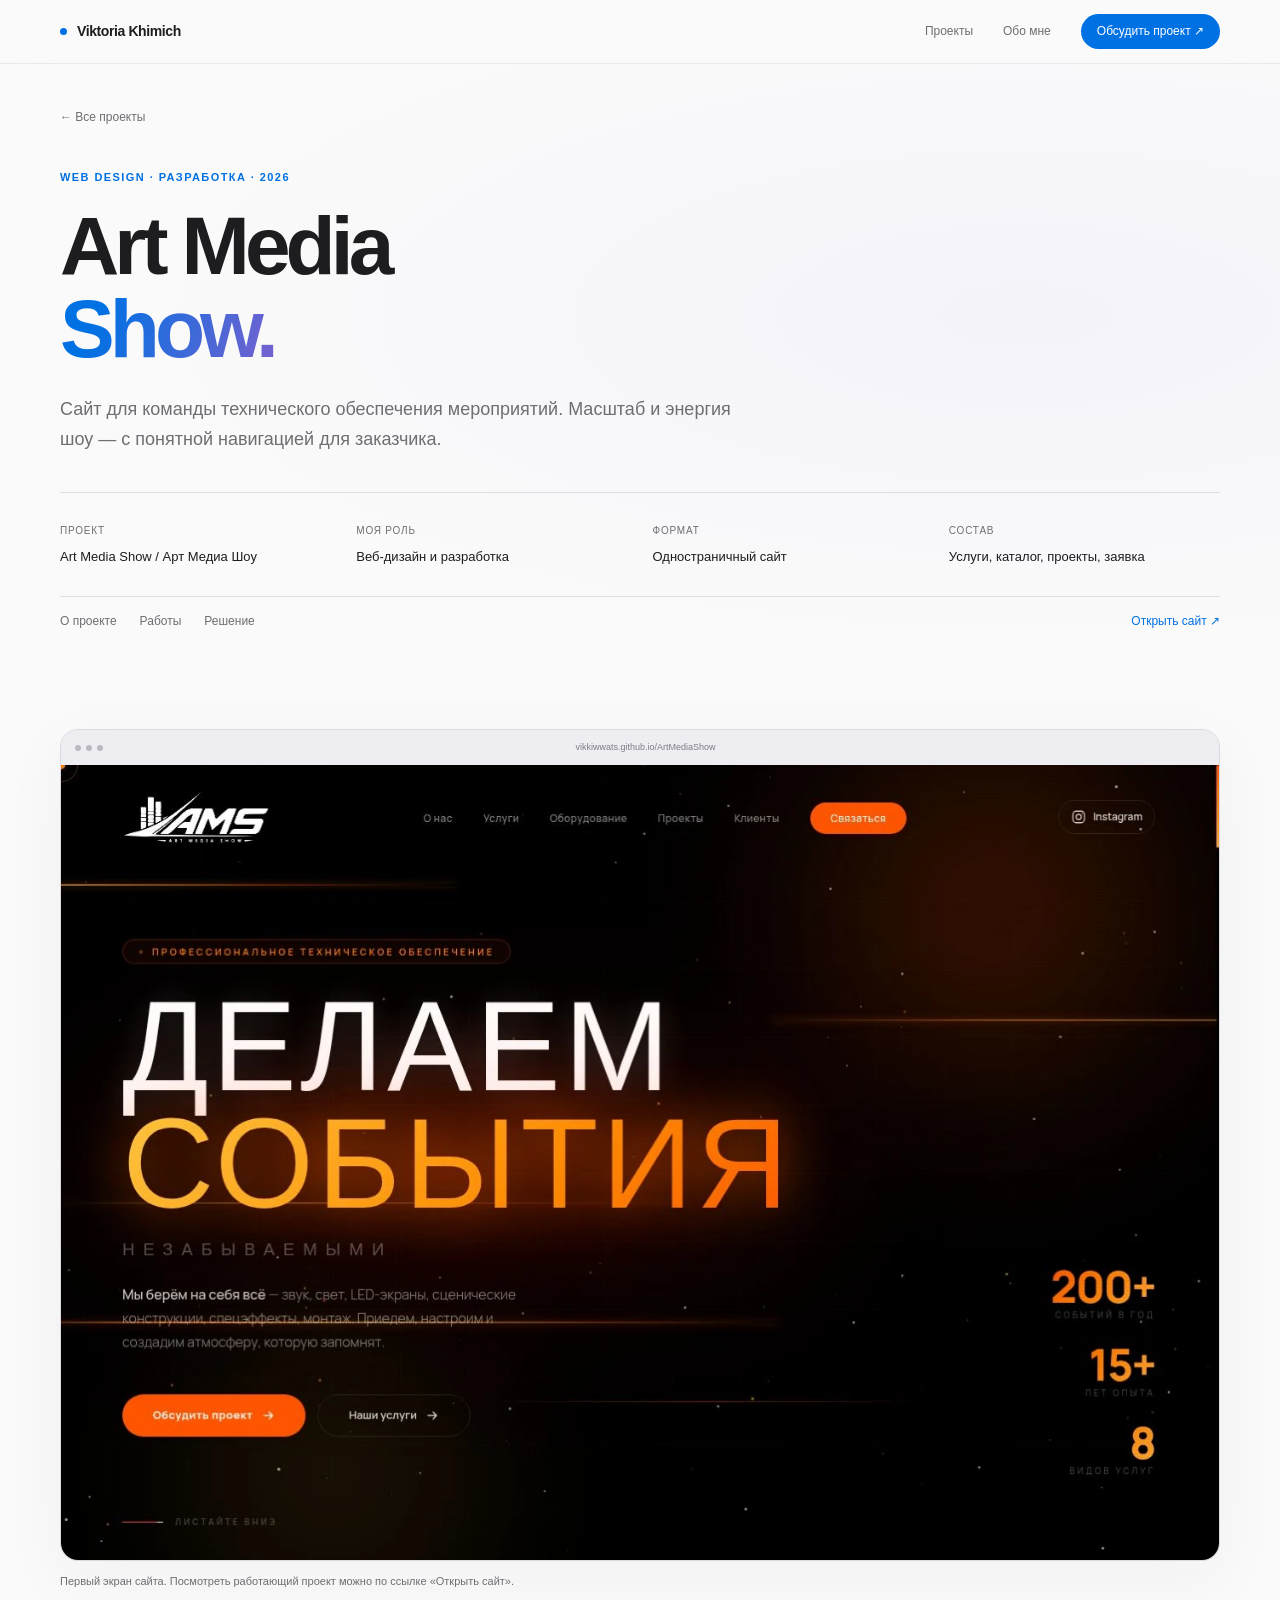
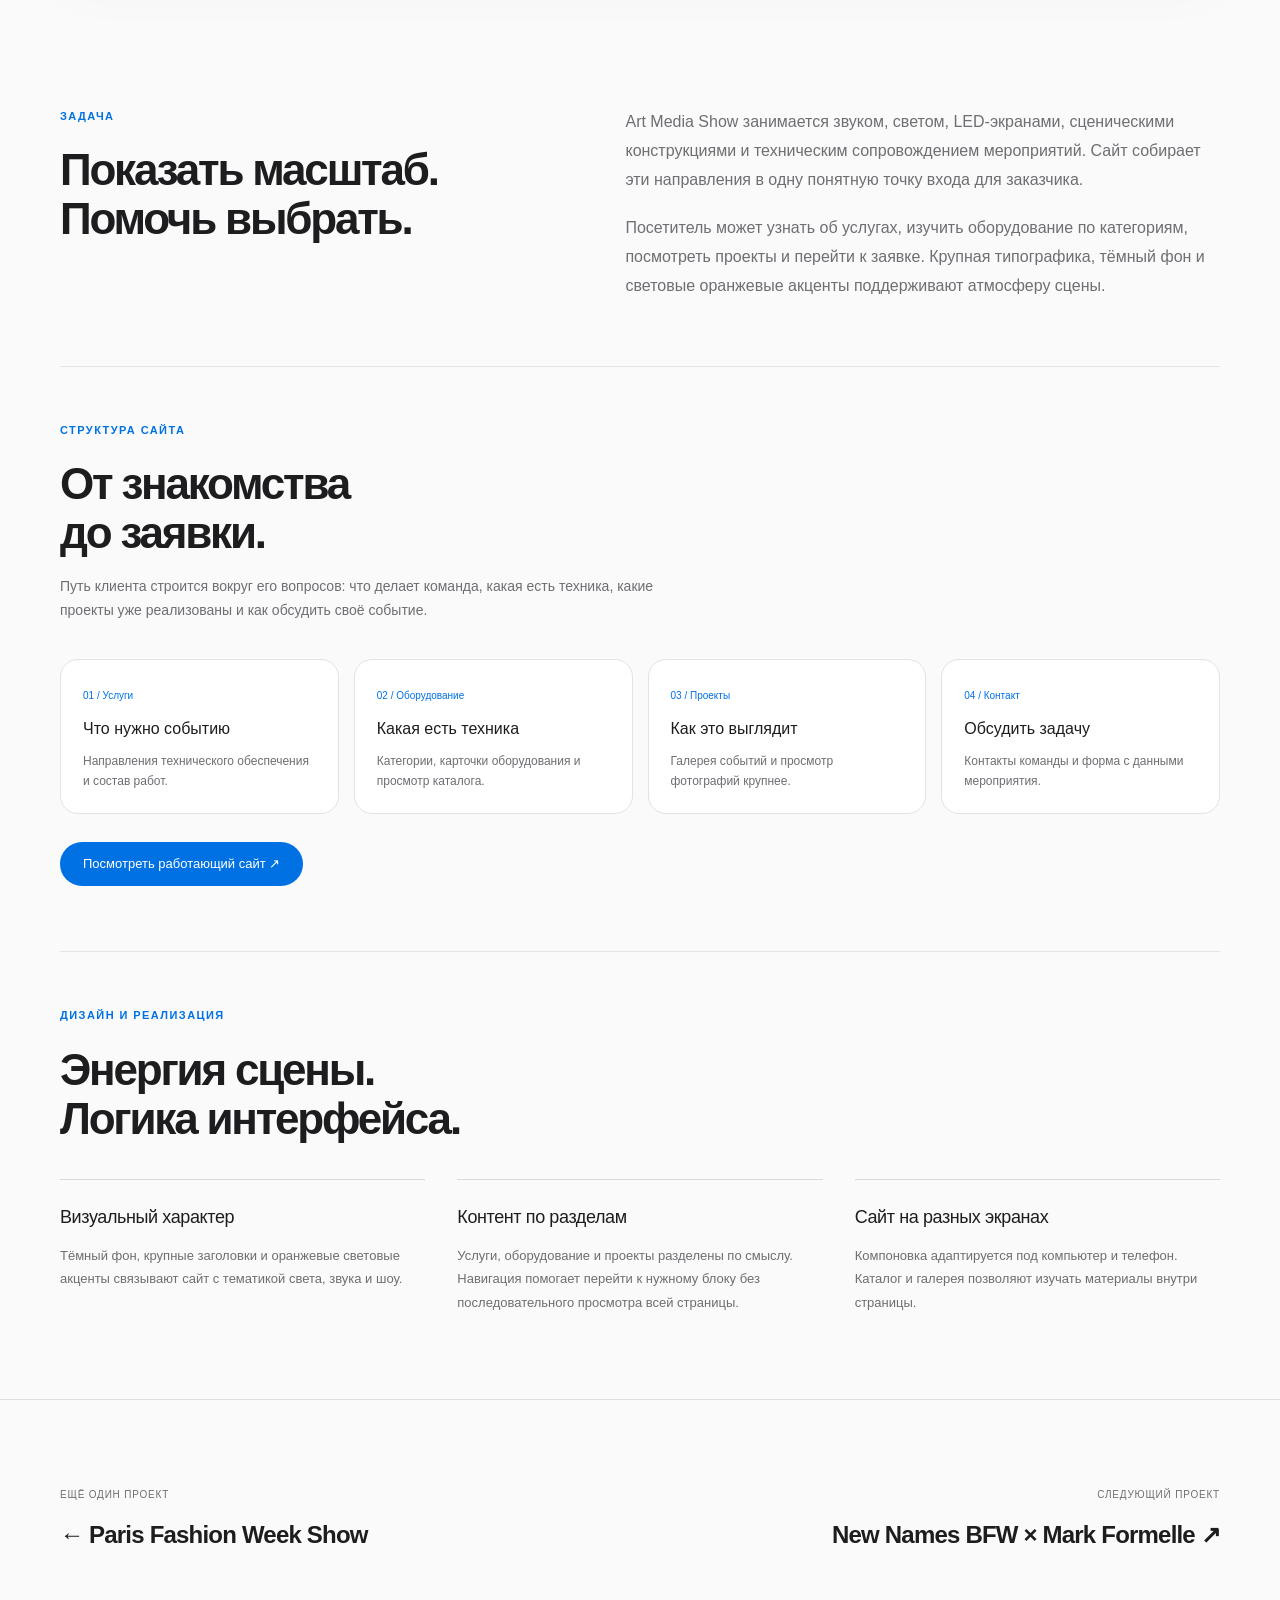
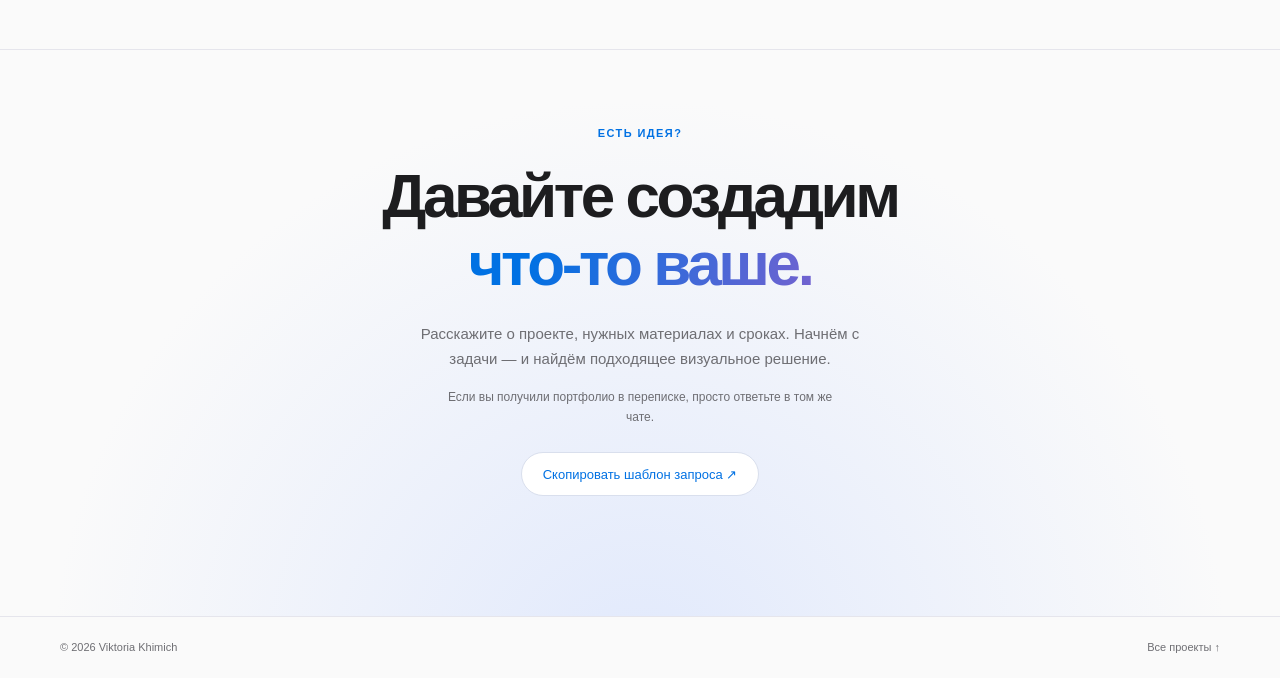
==== art-media-show.html @ f30eb9d0 "Reorganize portfolio and add BFW and Art Media Show case studies" ====
<!DOCTYPE html>
<html lang="ru"><head>
<meta charset="utf-8"><meta name="viewport" content="width=device-width,initial-scale=1">
<title>Art Media Show — сайт | Виктория Химич</title><meta name="description" content="Дизайн и разработка сайта Art Media Show: услуги, каталог оборудования, галерея событий и форма заявки. Кейс Виктории Химич.">
<meta name="theme-color" content="#fafafa"><link rel="canonical" href="https://vikkiwwats.github.io/vikportfolio/art-media-show.html">
<meta property="og:type" content="website"><meta property="og:locale" content="ru_RU"><meta property="og:title" content="Art Media Show — сайт | Виктория Химич"><meta property="og:description" content="Дизайн и разработка сайта Art Media Show: услуги, каталог оборудования, галерея событий и форма заявки. Кейс Виктории Химич."><meta property="og:url" content="https://vikkiwwats.github.io/vikportfolio/art-media-show.html"><meta property="og:image" content="https://vikkiwwats.github.io/vikportfolio/assets/images/ams-cover.webp"><meta name="twitter:card" content="summary_large_image">
<link rel="icon" type="image/svg+xml" href="assets/favicon.svg"><link rel="stylesheet" href="assets/portfolio.css"><script src="assets/portfolio.js" defer></script>
</head><body><a class="skip-link" href="#main">Перейти к содержимому</a>
<header class="site-header"><div class="container nav-inner">
<a class="site-brand" href="index.html" aria-label="Виктория Химич — главная"><span class="brand-dot" aria-hidden="true"></span>Viktoria Khimich</a>
<nav class="site-nav" aria-label="Основная навигация"><a href="index.html#work">Проекты</a><a class="nav-about" href="index.html#about">Обо мне</a><a class="nav-contact" href="index.html#contact">Обсудить проект ↗</a></nav>
</div></header><main id="main"><section class="case-hero"><div class="container">
<a class="back-link" href="index.html#work">← Все проекты</a><span class="eyebrow hero-enter">Web design · разработка · 2026</span><h1 class="hero-enter delay-1">Art Media<br><span class="gradient-text">Show.</span></h1><p class="case-lead hero-enter delay-2">Сайт для команды технического обеспечения мероприятий. Масштаб и энергия шоу — с понятной навигацией для заказчика.</p><dl class="case-meta"><div><dt>Проект</dt><dd>Art Media Show / Арт Медиа Шоу</dd></div><div><dt>Моя роль</dt><dd>Веб-дизайн и разработка</dd></div><div><dt>Формат</dt><dd>Одностраничный сайт</dd></div><div><dt>Состав</dt><dd>Услуги, каталог, проекты, заявка</dd></div></dl>
<div class="case-toolbar"><nav aria-label="Разделы кейса"><a href="#overview">О проекте</a><a href="#showcase">Работы</a><a href="#details">Решение</a></nav><a class="live-link" href="https://vikkiwwats.github.io/ArtMediaShow/" target="_blank" rel="noopener noreferrer">Открыть сайт ↗</a></div>
</div></section><div class="case-cover container"><figure class="browser-figure"><div class="browser-frame"><div class="browser-chrome" aria-hidden="true"><i></i><i></i><i></i><span>vikkiwwats.github.io/ArtMediaShow</span></div><figure><a class="image-link" data-gallery data-caption="Первый экран сайта Art Media Show с крупным заголовком и оранжевым светом" href="assets/images/ams-cover.webp" aria-label="Увеличить: Первый экран сайта Art Media Show с крупным заголовком и оранжевым светом"><img src="assets/images/ams-cover.webp" alt="Первый экран сайта Art Media Show с крупным заголовком и оранжевым светом" width="1360" height="934" loading="eager" decoding="async"></a></figure></div><figcaption>Первый экран сайта. Посмотреть работающий проект можно по ссылке «Открыть сайт».</figcaption></figure></div>
<section class="case-section container" id="overview"><div class="case-overview" data-reveal><div><span class="eyebrow">Задача</span><h2 class="section-title">Показать масштаб.<br>Помочь выбрать.</h2></div><div class="case-description"><p>Art Media Show занимается звуком, светом, LED-экранами, сценическими конструкциями и техническим сопровождением мероприятий. Сайт собирает эти направления в одну понятную точку входа для заказчика.</p><p>Посетитель может узнать об услугах, изучить оборудование по категориям, посмотреть проекты и перейти к заявке. Крупная типографика, тёмный фон и световые оранжевые акценты поддерживают атмосферу сцены.</p></div></div></section>
<section class="case-section container" id="showcase"><span class="eyebrow">Структура сайта</span><h2 class="section-title">От знакомства<br>до заявки.</h2><p class="section-lead">Путь клиента строится вокруг его вопросов: что делает команда, какая есть техника, какие проекты уже реализованы и как обсудить своё событие.</p><div class="site-map" data-reveal><div><span>01 / Услуги</span><h3>Что нужно событию</h3><p>Направления технического обеспечения и состав работ.</p></div><div><span>02 / Оборудование</span><h3>Какая есть техника</h3><p>Категории, карточки оборудования и просмотр каталога.</p></div><div><span>03 / Проекты</span><h3>Как это выглядит</h3><p>Галерея событий и просмотр фотографий крупнее.</p></div><div><span>04 / Контакт</span><h3>Обсудить задачу</h3><p>Контакты команды и форма с данными мероприятия.</p></div></div>
<div class="button-row" style="justify-content:flex-start"><a class="button" href="https://vikkiwwats.github.io/ArtMediaShow/" target="_blank" rel="noopener noreferrer">Посмотреть работающий сайт ↗</a></div></section>
<section class="case-section container" id="details"><span class="eyebrow">Дизайн и реализация</span><h2 class="section-title">Энергия сцены.<br>Логика интерфейса.</h2><div class="detail-grid" data-reveal><div class="detail-item"><h3>Визуальный характер</h3><p>Тёмный фон, крупные заголовки и оранжевые световые акценты связывают сайт с тематикой света, звука и шоу.</p></div><div class="detail-item"><h3>Контент по разделам</h3><p>Услуги, оборудование и проекты разделены по смыслу. Навигация помогает перейти к нужному блоку без последовательного просмотра всей страницы.</p></div><div class="detail-item"><h3>Сайт на разных экранах</h3><p>Компоновка адаптируется под компьютер и телефон. Каталог и галерея позволяют изучать материалы внутри страницы.</p></div></div></section><section class="case-next"><div class="container next-links"><a class="next-project" href="pfwshow.html"><span>Ещё один проект</span><h3>← Paris Fashion Week Show</h3></a><a class="next-project" href="project-bfw.html"><span>Следующий проект</span><h3>New Names BFW × Mark Formelle ↗</h3></a></div></section></main><section class="contact-section" id="contact" aria-labelledby="contact-title"><div class="container" data-reveal>
<span class="eyebrow">Есть идея?</span><h2 id="contact-title">Давайте создадим<br><span class="gradient-text">что-то ваше.</span></h2>
<p>Расскажите о проекте, нужных материалах и сроках. Начнём с задачи — и найдём подходящее визуальное решение.</p>
<p class="reply-note">Если вы получили портфолио в переписке, просто ответьте в том же чате.</p>
<button class="brief-button" type="button" data-copy-brief hidden>Скопировать шаблон запроса ↗</button>
<div class="copy-status" role="status" data-copy-status></div>
<textarea data-brief-fallback hidden aria-label="Шаблон запроса для копирования" rows="7" style="width:min(100%,470px);padding:16px;border:1px solid #d9d9df;border-radius:14px;resize:vertical"></textarea>
</div></section><dialog class="lightbox" data-lightbox aria-label="Просмотр работы" aria-describedby="lightbox-caption">
<button class="lightbox-close" type="button" data-close aria-label="Закрыть просмотр" autofocus>×</button>
<span class="lightbox-counter" data-counter aria-live="polite"></span>
<button class="lightbox-prev" type="button" data-prev aria-label="Предыдущая работа">←</button>
<div class="lightbox-inner"><img alt=""><p class="lightbox-caption" id="lightbox-caption" data-caption></p></div>
<button class="lightbox-next" type="button" data-next aria-label="Следующая работа">→</button></dialog><footer class="site-footer"><div class="container footer-inner"><span>© 2026 Viktoria Khimich</span><a href="index.html#work">Все проекты ↑</a></div></footer></body></html>
---- assets/portfolio.css ----
@charset "UTF-8";
:root{--paper:#fafafa;--white:#fff;--ink:#1d1d1f;--muted:#6e6e73;--blue:#0071e3;--line:#dedee3;--soft:#f1f1f5;--radius:28px;--ease:cubic-bezier(.2,.7,.2,1);--max:1160px;color-scheme:light}
*,*::before,*::after{box-sizing:border-box}
html{scroll-behavior:smooth;scroll-padding-top:108px}
body{margin:0;background:var(--paper);color:var(--ink);font-family:-apple-system,BlinkMacSystemFont,"Segoe UI",Arial,sans-serif;-webkit-font-smoothing:antialiased;line-height:1.55}
body,button,input,textarea{font-family:-apple-system,BlinkMacSystemFont,"Segoe UI",Arial,sans-serif}
button,input,textarea{font-size:inherit}button,a{-webkit-tap-highlight-color:transparent}button{cursor:pointer}a{color:inherit}img{display:block;max-width:100%;height:auto}h1,h2,h3,p,figure,dl,dd{margin:0}h1,h2,h3{font-weight:600}button{color:inherit}::selection{background:#d9e9ff}:focus-visible{outline:3px solid #0071e3;outline-offset:5px}button:focus-visible{outline-offset:3px}[hidden]{display:none!important}
.container{width:min(var(--max),calc(100% - 64px));margin-inline:auto}.skip-link{position:fixed;top:8px;left:8px;z-index:200;background:var(--ink);color:#fff;padding:12px 20px;transform:translateY(-150%);border-radius:20px}.skip-link:focus{transform:none}
.site-header{position:sticky;top:0;z-index:50;height:64px;background:rgba(250,250,250,.83);border-bottom:1px solid rgba(0,0,0,.07);backdrop-filter:blur(24px) saturate(170%);-webkit-backdrop-filter:blur(24px) saturate(170%)}
.nav-inner{height:100%;display:flex;align-items:center;justify-content:space-between;gap:20px}.site-brand{display:flex;align-items:center;gap:10px;text-decoration:none;font-size:14px;font-weight:600;letter-spacing:-.4px;white-space:nowrap}.brand-dot{width:7px;height:7px;background:var(--blue);border-radius:50%}.site-nav{display:flex;align-items:center;gap:30px}.site-nav a{font-size:12px;text-decoration:none;color:var(--muted);transition:color .2s}.site-nav a:hover{color:var(--blue)}.site-nav .nav-contact{background:var(--blue);color:white;border-radius:30px;padding:8px 16px}.site-nav .nav-contact:hover{color:#fff;background:#0077ed}
.eyebrow{display:block;color:var(--blue);font-size:11px;font-weight:600;letter-spacing:.13em;text-transform:uppercase;margin-bottom:20px}.hero{position:relative;isolation:isolate;text-align:center;padding:66px 0 64px;overflow:hidden}.hero::before{content:"";position:absolute;inset:-30% -10%;z-index:-1;background:radial-gradient(ellipse at 28% 35%,#dceaff 0,transparent 37%),radial-gradient(ellipse at 73% 55%,#eee5ff 0,transparent 34%);opacity:.6;animation:aura 16s ease-in-out infinite alternate;pointer-events:none}
.availability{display:inline-flex;align-items:center;gap:8px;border:1px solid #dbe4f0;background:rgba(255,255,255,.65);padding:6px 12px;border-radius:30px;color:#526075;font-size:11px;margin-bottom:26px}.status-dot{height:6px;width:6px;border-radius:50%;background:#269a53;box-shadow:0 0 0 3px #269a5314}
.hero h1{font-size:clamp(44px,6.4vw,86px);line-height:1.05;letter-spacing:-.065em;font-weight:600}.gradient-text{color:#377bdf;background:linear-gradient(110deg,#0071e3 10%,#7b61ce 55%,#bc78b5 85%,#0071e3);background-size:200% auto;background-clip:text;-webkit-background-clip:text;-webkit-text-fill-color:transparent;animation:gradient 12s ease-in-out infinite alternate}.hero-intro{color:var(--muted);font-size:17px;line-height:1.65;max-width:570px;margin:24px auto 0}.hero-name{font-size:12px;margin-top:18px;color:#656570;letter-spacing:.01em}.button-row{display:flex;gap:12px;align-items:center;justify-content:center;margin-top:28px;flex-wrap:wrap}.button{display:inline-flex;align-items:center;justify-content:center;gap:12px;min-height:44px;padding:11px 22px;border-radius:30px;border:1px solid transparent;background:var(--blue);color:#fff;font-size:13px;font-weight:500;text-decoration:none;transition:transform .3s var(--ease),background .3s,box-shadow .3s}.button:hover{transform:translateY(-2px);background:#0077ed;box-shadow:0 8px 26px #0071e325}.button.secondary{color:var(--blue);background:#fff9;border-color:#dbe0e8;box-shadow:none}.button.secondary:hover{background:white}.text-link{color:var(--blue);text-decoration:none;font-size:13px;display:inline-flex;align-items:center;gap:8px}.text-link:hover{text-decoration:underline;text-underline-offset:4px}
.work{padding:38px 0 88px}.section-header{display:flex;align-items:flex-end;justify-content:space-between;gap:24px;margin-bottom:28px}.section-header h2,.section-title{font-size:clamp(32px,4vw,48px);line-height:1.12;letter-spacing:-.05em}.section-header p{max-width:330px;color:var(--muted);font-size:13px;line-height:1.6}.filter-row{display:none;align-items:center;justify-content:space-between;gap:15px;margin-bottom:24px}.js .filter-row{display:flex}.filters{display:flex;gap:7px;flex-wrap:wrap}.filter{border:1px solid #e2e2e7;background:transparent;padding:8px 15px;border-radius:30px;font-size:12px;transition:background .2s,color .2s,border .2s}.filter:hover{border-color:#b9cce5}.filter[aria-pressed=true]{background:var(--ink);color:white;border-color:var(--ink)}.project-count{font-size:11px;color:var(--muted);white-space:nowrap;font-variant-numeric:tabular-nums}.projects{display:grid;grid-template-columns:repeat(2,minmax(0,1fr));gap:24px}.project-card{min-width:0;background:#fff;border:1px solid #e7e7ec;border-radius:var(--radius);overflow:hidden;text-decoration:none;display:block;transition:transform .45s var(--ease),box-shadow .45s var(--ease),border-color .45s}.project-card:hover{transform:translateY(-5px);box-shadow:0 20px 60px #30304d0d;border-color:#cdd8e9}.project-visual{position:relative;aspect-ratio:1.5;background:#f0f0f4;overflow:hidden;display:flex;align-items:center;justify-content:center}.project-visual img{width:100%;height:100%;object-fit:cover;transition:transform .9s var(--ease)}.project-card:hover .project-visual img{transform:scale(1.025)}.project-body{padding:27px 28px 29px}.project-kicker{font-size:10px;text-transform:uppercase;letter-spacing:.1em;color:var(--muted);margin-bottom:10px}.project-title{font-size:25px;line-height:1.15;letter-spacing:-1px;font-weight:600;max-width:420px}.project-description{margin-top:14px;font-size:13px;line-height:1.65;color:var(--muted);max-width:390px}.project-foot{display:flex;justify-content:space-between;align-items:center;gap:14px;margin-top:22px;color:var(--blue);font-size:12px}.project-arrow{font-size:19px;transition:transform .3s}.project-card:hover .project-arrow{transform:translate(3px,-3px)}.project-number{position:absolute;top:20px;left:22px;font-size:10px;font-weight:500;padding:5px 9px;background:#ffffffd9;border-radius:30px;color:#54545e;backdrop-filter:blur(8px)}
.project-card.featured{grid-column:1/-1;display:grid;grid-template-columns:1.2fr 1fr;min-height:470px;background:linear-gradient(140deg,#fff 60%,#f9f8fd)}.featured .project-visual{height:100%;aspect-ratio:auto;background:#f1f0f2;padding:28px}.featured .project-visual img{height:auto;max-height:440px;object-fit:contain}.featured .project-body{display:flex;flex-direction:column;align-items:flex-start;justify-content:center;padding:50px}.featured .project-title{font-size:clamp(30px,3.4vw,43px);letter-spacing:-1.6px}.featured .project-description{font-size:14px;max-width:310px}.featured .project-foot{margin-top:32px;gap:30px}.project-visual.ams-preview{padding:32px;background:radial-gradient(ellipse at 70% 10%,#f6d3bf,transparent 60%),#ede9e7}.ams-preview img{height:auto;border-radius:9px;box-shadow:0 15px 40px #2c171b22;object-fit:contain}.projects[data-visible-count="1"] .project-card{grid-column:1/-1;display:grid;grid-template-columns:1.2fr 1fr;min-height:400px}.projects[data-visible-count="1"] .project-visual{aspect-ratio:auto}.projects[data-visible-count="1"] .project-body{display:flex;flex-direction:column;justify-content:center}.work-bottom{font-size:12px;color:var(--muted);margin-top:24px}
.services-section{padding:84px 0 90px;border-top:1px solid #e7e7ec;background:#fff}.split-heading{display:grid;grid-template-columns:1fr 1fr;gap:70px;align-items:start}.split-heading .section-title{max-width:440px}.body-copy{font-size:16px;line-height:1.75;color:var(--muted)}.body-copy p+p{margin-top:18px}.service-list{margin-top:54px;border-top:1px solid var(--line)}.service-line{display:grid;grid-template-columns:40px 1fr 1.1fr 24px;align-items:center;gap:24px;padding:24px 0;border-bottom:1px solid var(--line);text-decoration:none;transition:color .2s}.service-line:hover{color:var(--blue)}.service-index{font-size:11px;color:var(--muted)}.service-line h3{font-size:20px;font-weight:500;letter-spacing:-.5px}.service-line p{font-size:13px;color:var(--muted)}.service-line .arrow{color:var(--blue)}.process{padding:82px 0 90px}.process-grid{margin-top:34px;display:grid;grid-template-columns:repeat(3,1fr);gap:40px}.process-step{border-top:1px solid #d9d9e1;padding-top:23px}.process-step span{font-size:11px;color:var(--blue)}.process-step h3{font-size:18px;letter-spacing:-.4px;margin-top:14px;font-weight:500}.process-step p{color:var(--muted);font-size:13px;margin-top:10px;max-width:290px;line-height:1.7}
.contact-section{position:relative;padding:75px 0 85px;isolation:isolate;text-align:center;border-top:1px solid #e5e5ec;overflow:hidden}.contact-section::before{content:"";position:absolute;inset:0;z-index:-1;pointer-events:none;background:radial-gradient(ellipse at 50% 110%,#e1e9fc,transparent 65%)}.contact-section h2{font-size:clamp(36px,5vw,62px);letter-spacing:-.055em;line-height:1.1}.contact-section p{color:var(--muted);font-size:15px;line-height:1.7;max-width:470px;margin:22px auto 0}.contact-section .reply-note{font-size:12px;max-width:390px;margin-top:15px}.contact-section .contact-links{display:flex;justify-content:center;gap:12px;flex-wrap:wrap;margin-top:24px}.brief-button{border:1px solid #d9dfed;background:#fff;min-height:44px;padding:11px 21px;border-radius:30px;font-size:13px;color:var(--blue);margin-top:25px}.brief-button:hover{border-color:var(--blue)}.copy-status{min-height:23px;font-size:12px;color:var(--muted);margin-top:12px}.site-footer{border-top:1px solid #e5e5ec;padding:22px 0;font-size:11px;color:var(--muted)}.footer-inner{display:flex;justify-content:space-between;align-items:center;gap:20px}.site-footer a{text-decoration:none}.site-footer a:hover{color:var(--blue)}
.case-hero{padding:40px 0 48px;position:relative;overflow:hidden;isolation:isolate}.case-hero::before{content:"";position:absolute;inset:0;z-index:-1;background:radial-gradient(ellipse at 80% 40%,#ece9fa70,transparent 60%)}.back-link{font-size:12px;color:var(--muted);text-decoration:none;display:inline-block;margin-bottom:42px}.back-link:hover{color:var(--blue)}.case-hero .eyebrow{margin-bottom:18px}.case-hero h1{font-size:clamp(43px,6.6vw,82px);line-height:1.02;letter-spacing:-.06em;max-width:1000px}.case-hero .case-lead{font-size:18px;color:var(--muted);line-height:1.65;max-width:680px;margin-top:24px}.case-meta{display:grid;grid-template-columns:repeat(4,minmax(0,1fr));gap:25px;padding-top:30px;margin-top:38px;border-top:1px solid var(--line)}.case-meta dt{font-size:10px;text-transform:uppercase;letter-spacing:.08em;color:var(--muted);margin-bottom:8px}.case-meta dd{font-size:13px;line-height:1.6}.case-toolbar{display:flex;justify-content:space-between;align-items:center;gap:18px;padding:15px 0;border-top:1px solid var(--line);margin-top:28px}.case-toolbar nav{display:flex;gap:23px;flex-wrap:wrap}.case-toolbar a{font-size:12px;text-decoration:none;color:var(--muted)}.case-toolbar a:hover{color:var(--blue)}.case-toolbar .live-link{color:var(--blue)}.case-cover{padding:0 0 62px}.image-link{position:relative;display:block;overflow:hidden;border-radius:22px;background:#f0f0f4}.image-link::after{content:"↗";position:absolute;right:16px;bottom:16px;height:35px;width:35px;display:grid;place-items:center;background:#ffffffed;color:#333;border:1px solid #e2e2e780;border-radius:50%;opacity:0;transform:translateY(5px);transition:opacity .3s,transform .3s;pointer-events:none}.image-link:hover::after,.image-link:focus-visible::after{opacity:1;transform:none}.image-link img{width:100%;height:auto;transition:transform .8s var(--ease)}.image-link:hover img{transform:scale(1.015)}.bfw-cover{background:#eeedf0;padding:35px 10%;border-radius:var(--radius)}.bfw-cover .image-link{border-radius:0;background:#fff;max-width:900px;margin:auto}.bfw-cover img{max-height:750px;object-fit:contain}.case-cover figcaption,.gallery figcaption,.browser-figure figcaption{font-size:11px;color:var(--muted);line-height:1.6;margin-top:12px}.case-section{padding:55px 0 65px}.case-section+.case-section{border-top:1px solid #e3e3e9}.case-section .section-title{font-size:clamp(30px,3.7vw,44px)}.case-description{font-size:16px;line-height:1.8;color:var(--muted);max-width:680px}.case-description p+p{margin-top:20px}.case-overview{display:grid;grid-template-columns:1fr 1.2fr;gap:70px}.section-lead{font-size:14px;line-height:1.7;color:var(--muted);max-width:650px;margin-top:18px}.gallery{display:grid;grid-template-columns:repeat(2,minmax(0,1fr));gap:24px;margin-top:36px}.gallery.portrait-gallery{grid-template-columns:repeat(3,minmax(0,1fr));align-items:start}.portrait-gallery .image-link{border-radius:16px}.gallery .span-two{grid-column:span 2}.detail-grid{display:grid;grid-template-columns:repeat(3,minmax(0,1fr));gap:32px;margin-top:36px}.detail-item{padding-top:24px;border-top:1px solid #d9d9e2}.detail-item h3{font-size:18px;letter-spacing:-.4px;font-weight:500}.detail-item p{font-size:13px;line-height:1.8;color:var(--muted);margin-top:12px}.palette{display:flex;gap:8px;margin-top:20px}.swatch{height:18px;width:18px;border:1px solid #00000013;border-radius:50%}.case-next{padding:55px 0 70px;border-top:1px solid var(--line);margin-top:20px}.next-links{display:grid;grid-template-columns:1fr 1fr;gap:22px}.next-project{padding:26px 0;text-decoration:none}.next-project span{font-size:10px;letter-spacing:.08em;color:var(--muted);text-transform:uppercase}.next-project h3{font-size:24px;letter-spacing:-.8px;margin-top:10px}.next-project:hover h3{color:var(--blue)}.next-project:last-child{text-align:right}.browser-figure{margin-top:36px}.browser-frame{border:1px solid #d9d9df;border-radius:18px;overflow:hidden;background:#eeeef2;box-shadow:0 18px 65px #24243c0b}.browser-chrome{height:35px;display:flex;align-items:center;gap:5px;padding:0 14px;background:#eeeef2}.browser-chrome i{width:6px;height:6px;border-radius:50%;background:#b9bac1}.browser-chrome span{font-size:9px;color:#7c7c86;margin-left:auto;margin-right:auto;padding-right:22px}.browser-frame .image-link{border-radius:0}.browser-frame img{width:100%}.site-map{margin-top:36px;display:grid;grid-template-columns:repeat(4,1fr);gap:15px}.site-map div{padding:22px;background:white;border:1px solid #e2e2e7;border-radius:18px}.site-map span{font-size:10px;color:var(--blue)}.site-map h3{font-size:16px;margin-top:10px;font-weight:500}.site-map p{font-size:12px;color:var(--muted);margin-top:9px;line-height:1.7}
.lightbox{position:fixed;inset:0;width:100vw;max-width:none;height:100dvh;max-height:none;margin:0;border:0;background:#17171bf7;color:white;padding:58px 70px 64px;overflow:auto}.lightbox::backdrop{background:#141417ec}.lightbox-inner{min-height:100%;display:flex;flex-direction:column;align-items:center;justify-content:center;gap:15px;pointer-events:none}.lightbox img{width:auto;max-width:100%;max-height:calc(100dvh - 160px);object-fit:contain;pointer-events:auto}.lightbox-caption{text-align:center;max-width:650px;font-size:12px;color:#d0d0da;pointer-events:auto}.lightbox-close,.lightbox-prev,.lightbox-next{position:fixed;border:1px solid #ffffff36;border-radius:50%;height:40px;width:40px;background:#35353c;color:white;font-size:21px;z-index:2;display:grid;place-items:center}.lightbox-close{top:16px;right:22px}.lightbox-prev{left:16px;top:calc(50% - 20px)}.lightbox-next{right:16px;top:calc(50% - 20px)}.lightbox-counter{position:fixed;top:26px;left:24px;font-size:11px;color:#d0d0da}.lightbox-open{overflow:hidden}.will-reveal{opacity:0;transform:translateY(22px);transition:opacity .85s var(--ease),transform .85s var(--ease)}.will-reveal.is-visible{opacity:1;transform:none}.js .hero-enter{animation:enter .95s var(--ease) both}.js .hero-enter.delay-1{animation-delay:.1s}.js .hero-enter.delay-2{animation-delay:.2s}
@keyframes aura{from{transform:translate(-1%,-2%) scale(.97)}to{transform:translate(2%,3%) scale(1.08)}}@keyframes gradient{from{background-position:0% 50%}to{background-position:100% 50%}}@keyframes enter{from{opacity:.55;transform:translateY(15px)}to{opacity:1;transform:none}}
@media(min-width:1600px){.hero{padding:85px 0 80px}}
@media(max-width:900px){.container{width:calc(100% - 48px)}.hero{padding-top:55px}.hero h1{font-size:64px}.featured .project-body{padding:32px}.featured .project-title{font-size:33px}.featured .project-visual{padding:16px}.project-card.featured{min-height:390px}.split-heading,.case-overview{gap:35px}.project-body{padding:22px}.case-meta{grid-template-columns:repeat(2,1fr)}.gallery.portrait-gallery{grid-template-columns:repeat(2,1fr)}.site-map{grid-template-columns:repeat(2,1fr)}.process-grid{gap:24px}.detail-grid{gap:25px}}
@media(max-width:640px){html{scroll-padding-top:85px}.container{width:calc(100% - 36px)}.site-header{height:58px}.site-nav{gap:16px}.site-nav .nav-about{display:none}.site-nav .nav-contact{padding:7px 12px;font-size:11px}.site-brand{font-size:12px;gap:7px}.site-nav a{font-size:11px}.hero{padding:43px 0 42px}.hero h1{font-size:clamp(36px,9.4vw,59px);letter-spacing:-.055em}.availability{font-size:10px;margin-bottom:24px}.hero-intro{font-size:14px;max-width:350px;margin-top:20px}.hero-name{font-size:10px}.button-row{margin-top:22px;gap:8px}.button{font-size:12px;padding:10px 18px;min-height:42px}.work{padding:28px 0 55px}.section-header{align-items:start;flex-direction:column;gap:12px}.section-header h2{font-size:35px}.section-header p{font-size:12px;max-width:300px}.filter-row{align-items:flex-start;gap:10px;flex-direction:column}.filters{gap:6px}.filter{font-size:10px;padding:8px 12px}.project-count{font-size:10px}.projects{grid-template-columns:1fr;gap:18px}.project-card.featured,.projects[data-visible-count="1"] .project-card{grid-column:auto;display:block;min-height:0}.featured .project-visual{height:auto;aspect-ratio:1.25;padding:18px}.featured .project-visual img{max-height:none;max-width:100%;height:100%}.featured .project-body,.project-body{padding:24px}.featured .project-title,.project-title{font-size:28px;letter-spacing:-1px}.featured .project-description,.project-description{font-size:13px;margin-top:12px}.featured .project-foot{margin-top:22px}.project-visual{aspect-ratio:1.5}.projects[data-visible-count="1"] .project-visual{aspect-ratio:1.4}.project-visual.ams-preview{padding:22px}.project-number{top:13px;left:13px}.work-bottom{font-size:11px}.services-section,.process{padding:55px 0}.split-heading,.case-overview{grid-template-columns:1fr;gap:26px}.section-title{font-size:34px}.body-copy{font-size:14px}.service-list{margin-top:30px}.service-line{grid-template-columns:24px 1fr 16px;gap:13px;padding:20px 0}.service-line h3{font-size:17px}.service-line p{grid-column:2;grid-row:2;font-size:12px}.service-line .arrow{grid-column:3;grid-row:1}.service-line .service-index{align-self:start;padding-top:3px}.process-grid{grid-template-columns:1fr;gap:28px;margin-top:28px}.process-step p{max-width:100%;font-size:12px}.process-step h3{margin-top:9px}.process-step{padding-top:17px}.contact-section{padding:58px 0}.contact-section p{font-size:13px}.contact-section .reply-note{font-size:11px}.footer-inner{gap:12px;font-size:10px}.case-hero{padding:26px 0 32px}.back-link{margin-bottom:32px;font-size:11px}.case-hero h1{font-size:clamp(39px,10.3vw,60px);overflow-wrap:normal}.case-hero .case-lead{font-size:15px;margin-top:20px}.case-hero .eyebrow{font-size:9px;line-height:1.7}.case-meta{gap:20px;margin-top:26px;padding-top:24px}.case-meta dd{font-size:12px}.case-meta dt{font-size:9px}.case-toolbar{flex-direction:column;align-items:flex-start;gap:15px}.case-toolbar nav{gap:20px}.case-toolbar a{font-size:11px}.case-cover{padding-bottom:28px}.bfw-cover{padding:18px;border-radius:18px}.image-link{border-radius:16px}.image-link::after{opacity:1;height:28px;width:28px;font-size:12px;right:10px;bottom:10px;transform:none}.case-cover figcaption,.gallery figcaption,.browser-figure figcaption{font-size:10px}.case-section{padding:36px 0 42px}.case-description{font-size:14px}.case-section .section-title{font-size:33px}.section-lead{font-size:12px}.gallery,.gallery.portrait-gallery{grid-template-columns:1fr;gap:23px;margin-top:26px}.gallery .span-two{grid-column:auto}.portrait-gallery .image-link{max-width:430px;margin:auto}.detail-grid{grid-template-columns:1fr;gap:28px;margin-top:26px}.detail-item{padding-top:18px}.detail-item p{font-size:12px}.detail-item h3{font-size:17px}.case-next{padding:30px 0 40px}.next-links{gap:18px}.next-project h3{font-size:18px;letter-spacing:-.5px}.next-project span{font-size:8px}.next-project{padding:16px 0}.browser-chrome{height:25px;padding:0 9px}.browser-chrome i{width:4px;height:4px}.browser-chrome span{font-size:7px;padding-right:12px}.browser-frame{border-radius:10px}.site-map{gap:10px}.site-map div{padding:17px}.site-map h3{font-size:15px}.site-map p{font-size:11px}.lightbox{padding:65px 39px 65px}.lightbox-close{right:14px}.lightbox-prev,.lightbox-next{height:30px;width:30px;font-size:17px}.lightbox-prev{left:5px}.lightbox-next{right:5px}.lightbox-caption{font-size:10px}.lightbox img{max-height:calc(100dvh - 180px)}}
@media(max-width:380px){.site-nav>a:first-child{display:none}.site-nav .nav-contact{white-space:nowrap}}
@media(prefers-reduced-motion:reduce){html{scroll-behavior:auto}*,*::before,*::after{animation:none!important;transition:none!important}.will-reveal{opacity:1;transform:none}}
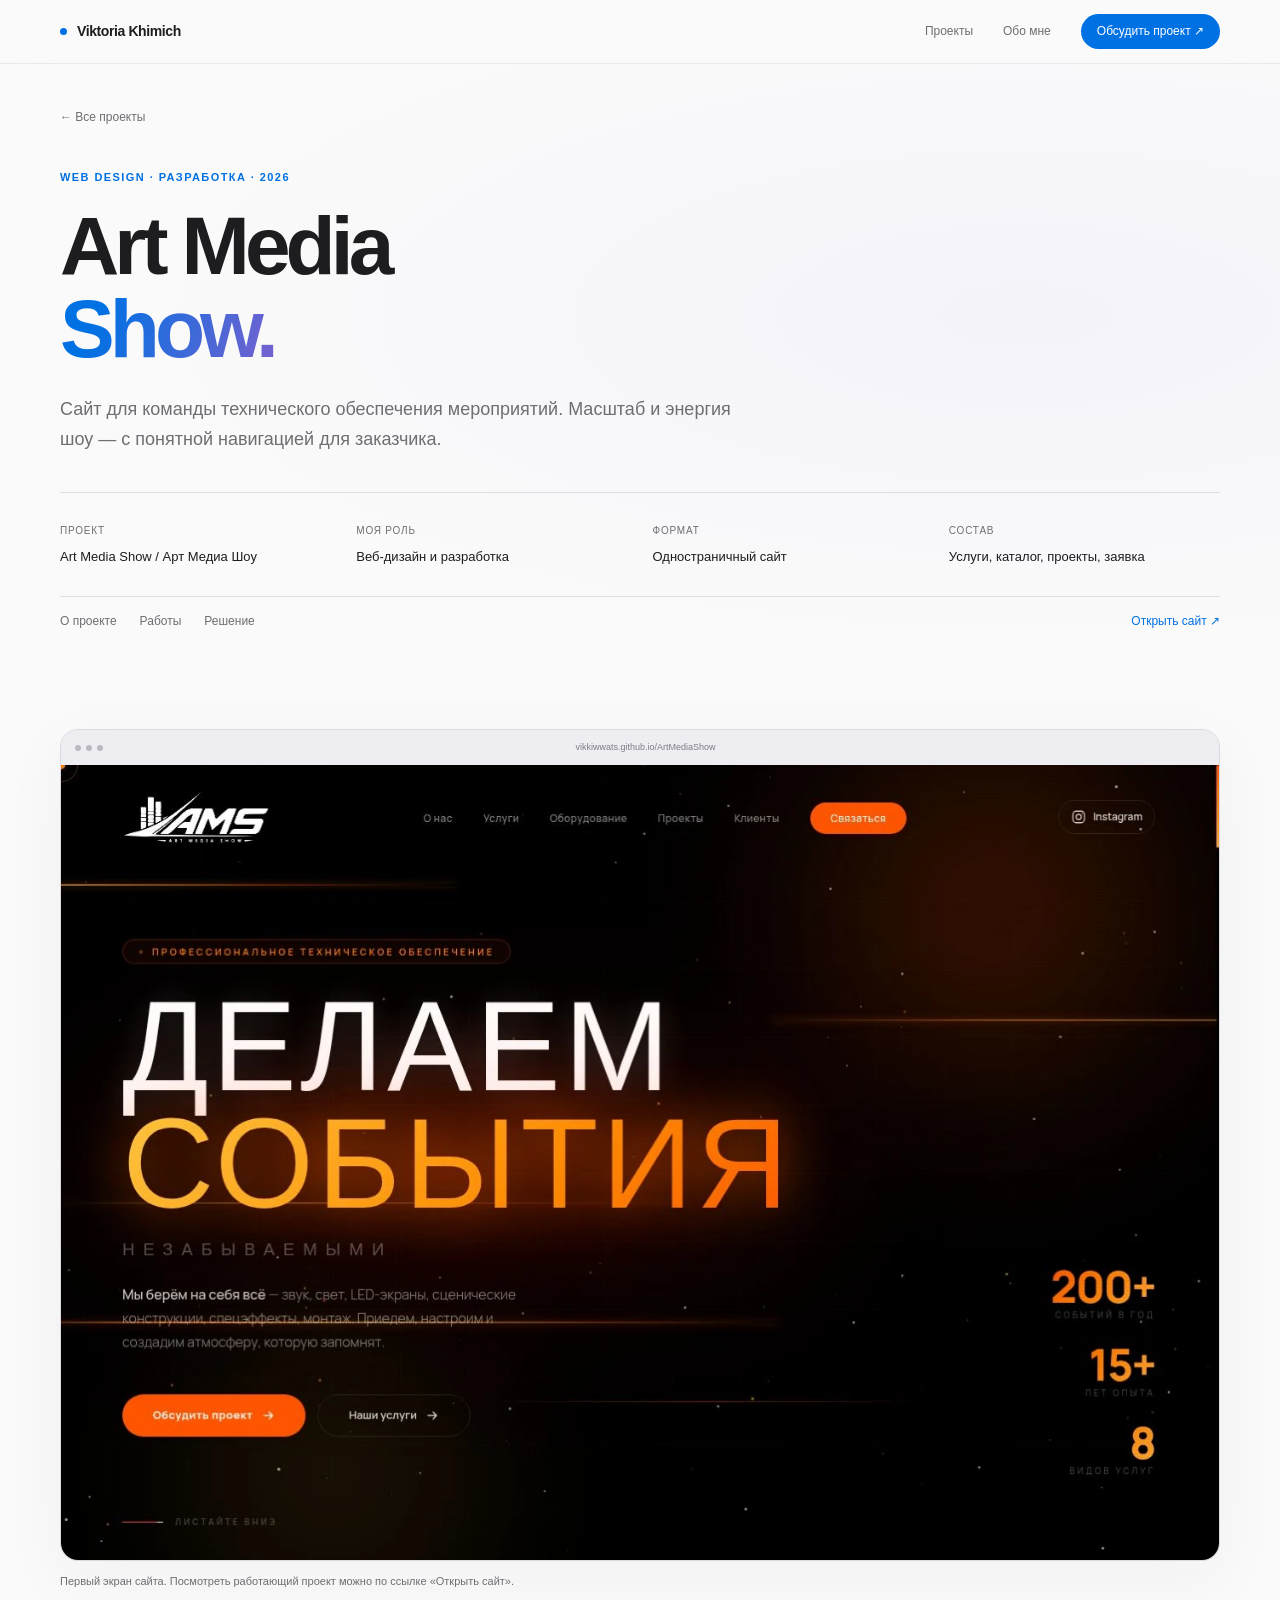
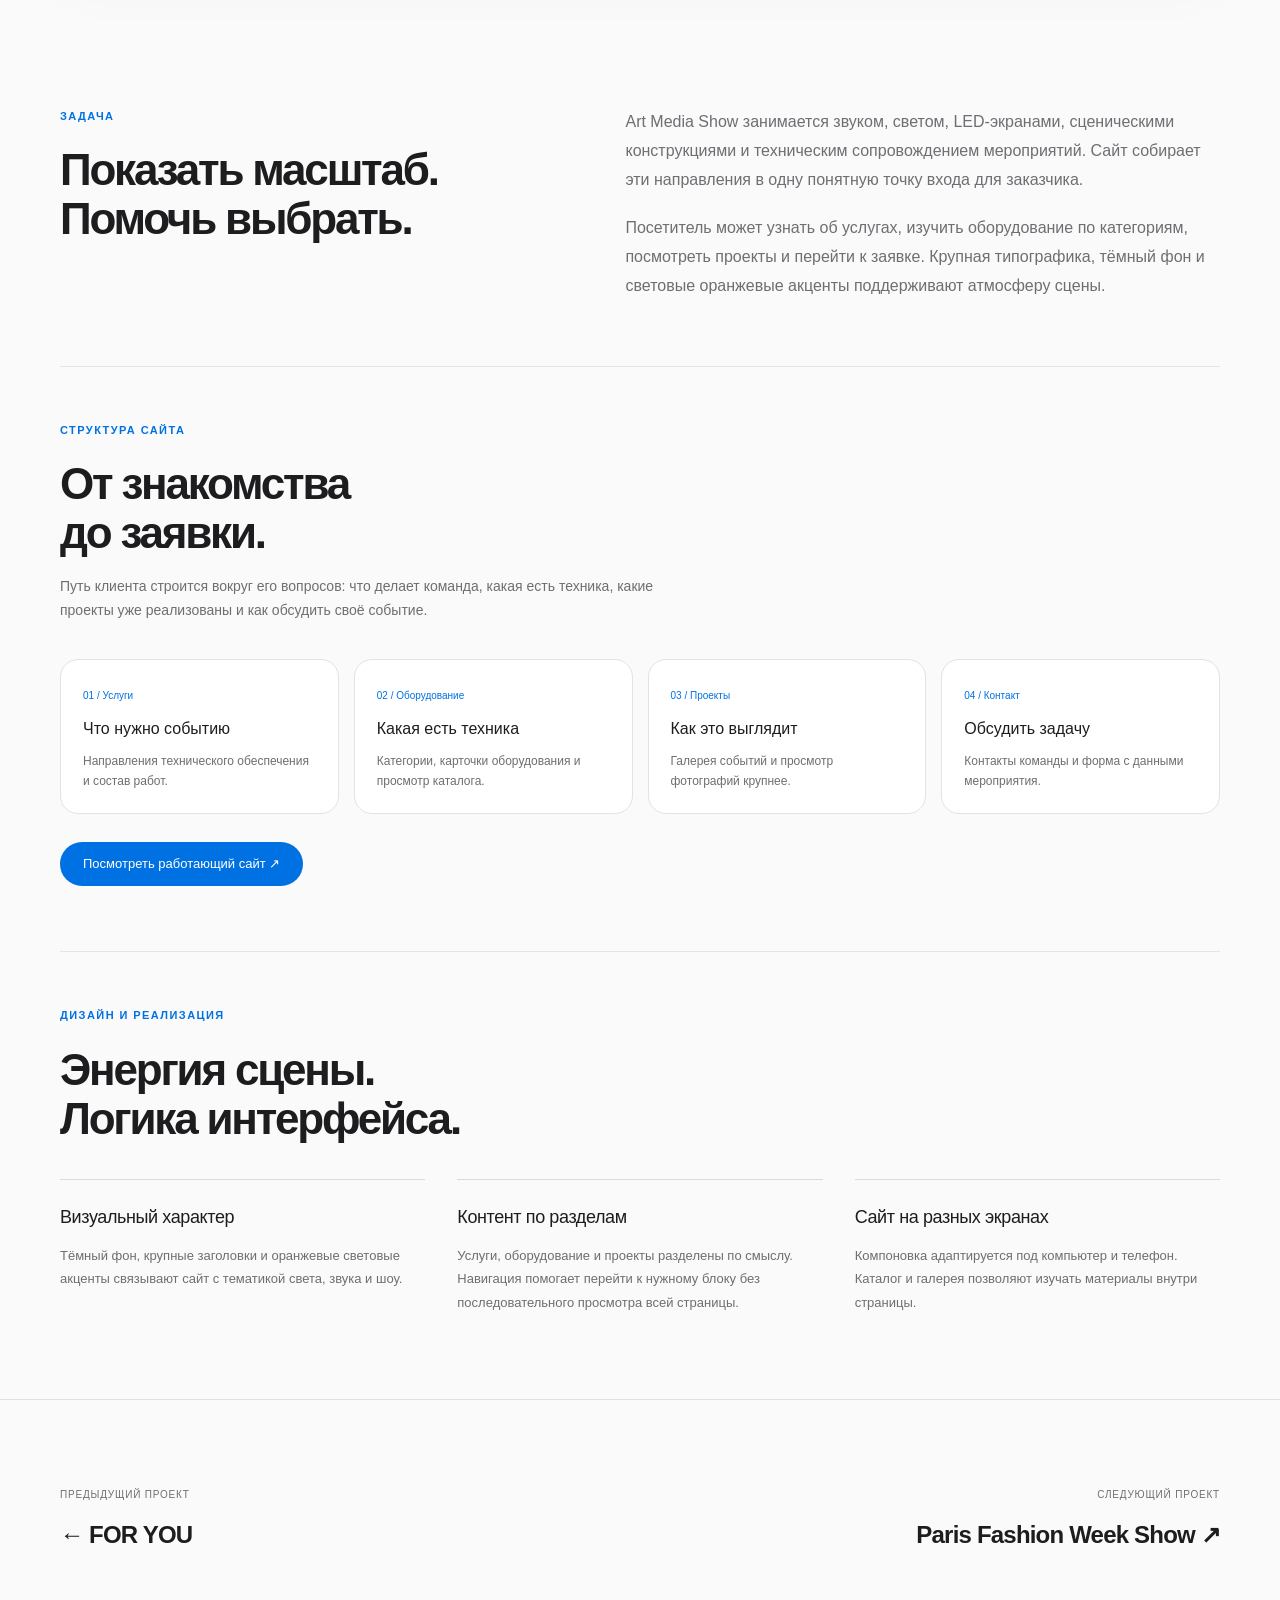
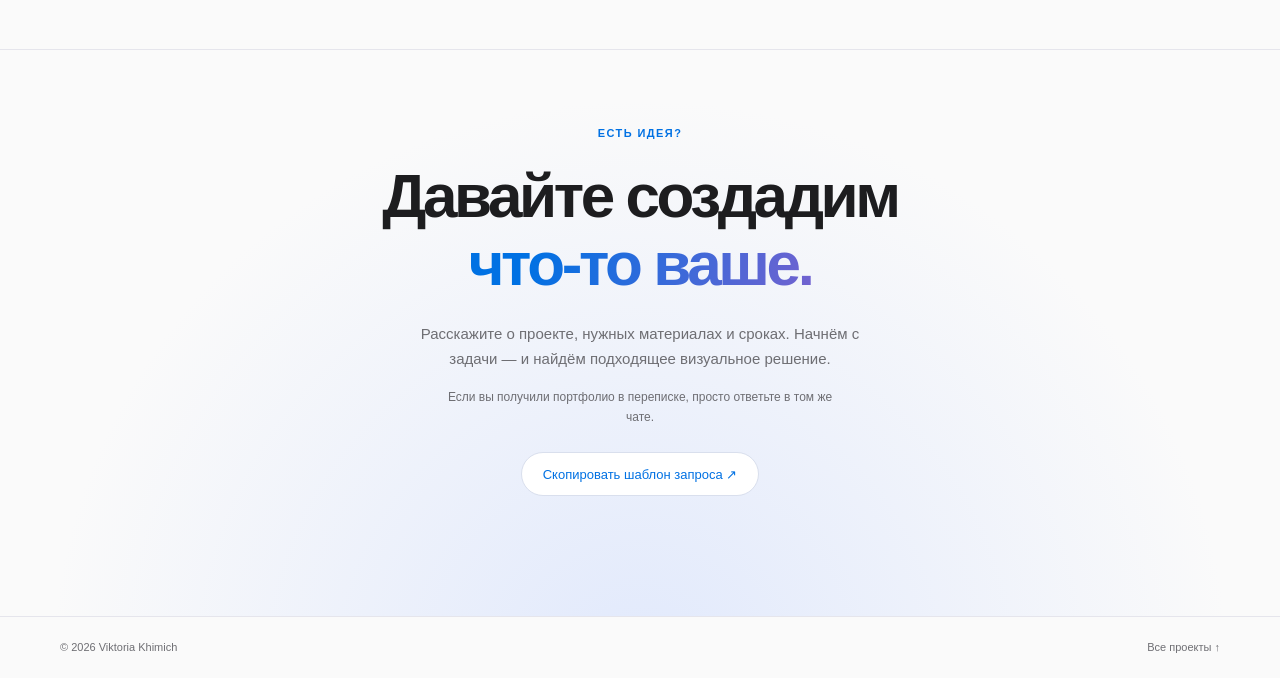
==== commit c801a142: "Add FOR YOU branding and social media case study" ====
--- a/art-media-show.html
+++ b/art-media-show.html
@@ -16,7 +16,7 @@
 <section class="case-section container" id="overview"><div class="case-overview" data-reveal><div><span class="eyebrow">Задача</span><h2 class="section-title">Показать масштаб.<br>Помочь выбрать.</h2></div><div class="case-description"><p>Art Media Show занимается звуком, светом, LED-экранами, сценическими конструкциями и техническим сопровождением мероприятий. Сайт собирает эти направления в одну понятную точку входа для заказчика.</p><p>Посетитель может узнать об услугах, изучить оборудование по категориям, посмотреть проекты и перейти к заявке. Крупная типографика, тёмный фон и световые оранжевые акценты поддерживают атмосферу сцены.</p></div></div></section>
 <section class="case-section container" id="showcase"><span class="eyebrow">Структура сайта</span><h2 class="section-title">От знакомства<br>до заявки.</h2><p class="section-lead">Путь клиента строится вокруг его вопросов: что делает команда, какая есть техника, какие проекты уже реализованы и как обсудить своё событие.</p><div class="site-map" data-reveal><div><span>01 / Услуги</span><h3>Что нужно событию</h3><p>Направления технического обеспечения и состав работ.</p></div><div><span>02 / Оборудование</span><h3>Какая есть техника</h3><p>Категории, карточки оборудования и просмотр каталога.</p></div><div><span>03 / Проекты</span><h3>Как это выглядит</h3><p>Галерея событий и просмотр фотографий крупнее.</p></div><div><span>04 / Контакт</span><h3>Обсудить задачу</h3><p>Контакты команды и форма с данными мероприятия.</p></div></div>
 <div class="button-row" style="justify-content:flex-start"><a class="button" href="https://vikkiwwats.github.io/ArtMediaShow/" target="_blank" rel="noopener noreferrer">Посмотреть работающий сайт ↗</a></div></section>
-<section class="case-section container" id="details"><span class="eyebrow">Дизайн и реализация</span><h2 class="section-title">Энергия сцены.<br>Логика интерфейса.</h2><div class="detail-grid" data-reveal><div class="detail-item"><h3>Визуальный характер</h3><p>Тёмный фон, крупные заголовки и оранжевые световые акценты связывают сайт с тематикой света, звука и шоу.</p></div><div class="detail-item"><h3>Контент по разделам</h3><p>Услуги, оборудование и проекты разделены по смыслу. Навигация помогает перейти к нужному блоку без последовательного просмотра всей страницы.</p></div><div class="detail-item"><h3>Сайт на разных экранах</h3><p>Компоновка адаптируется под компьютер и телефон. Каталог и галерея позволяют изучать материалы внутри страницы.</p></div></div></section><section class="case-next"><div class="container next-links"><a class="next-project" href="pfwshow.html"><span>Ещё один проект</span><h3>← Paris Fashion Week Show</h3></a><a class="next-project" href="project-bfw.html"><span>Следующий проект</span><h3>New Names BFW × Mark Formelle ↗</h3></a></div></section></main><section class="contact-section" id="contact" aria-labelledby="contact-title"><div class="container" data-reveal>
+<section class="case-section container" id="details"><span class="eyebrow">Дизайн и реализация</span><h2 class="section-title">Энергия сцены.<br>Логика интерфейса.</h2><div class="detail-grid" data-reveal><div class="detail-item"><h3>Визуальный характер</h3><p>Тёмный фон, крупные заголовки и оранжевые световые акценты связывают сайт с тематикой света, звука и шоу.</p></div><div class="detail-item"><h3>Контент по разделам</h3><p>Услуги, оборудование и проекты разделены по смыслу. Навигация помогает перейти к нужному блоку без последовательного просмотра всей страницы.</p></div><div class="detail-item"><h3>Сайт на разных экранах</h3><p>Компоновка адаптируется под компьютер и телефон. Каталог и галерея позволяют изучать материалы внутри страницы.</p></div></div></section><section class="case-next"><div class="container next-links"><a class="next-project" href="for-you.html"><span>Предыдущий проект</span><h3>← FOR YOU</h3></a><a class="next-project" href="pfwshow.html"><span>Следующий проект</span><h3>Paris Fashion Week Show ↗</h3></a></div></section></main><section class="contact-section" id="contact" aria-labelledby="contact-title"><div class="container" data-reveal>
 <span class="eyebrow">Есть идея?</span><h2 id="contact-title">Давайте создадим<br><span class="gradient-text">что-то ваше.</span></h2>
 <p>Расскажите о проекте, нужных материалах и сроках. Начнём с задачи — и найдём подходящее визуальное решение.</p>
 <p class="reply-note">Если вы получили портфолио в переписке, просто ответьте в том же чате.</p>
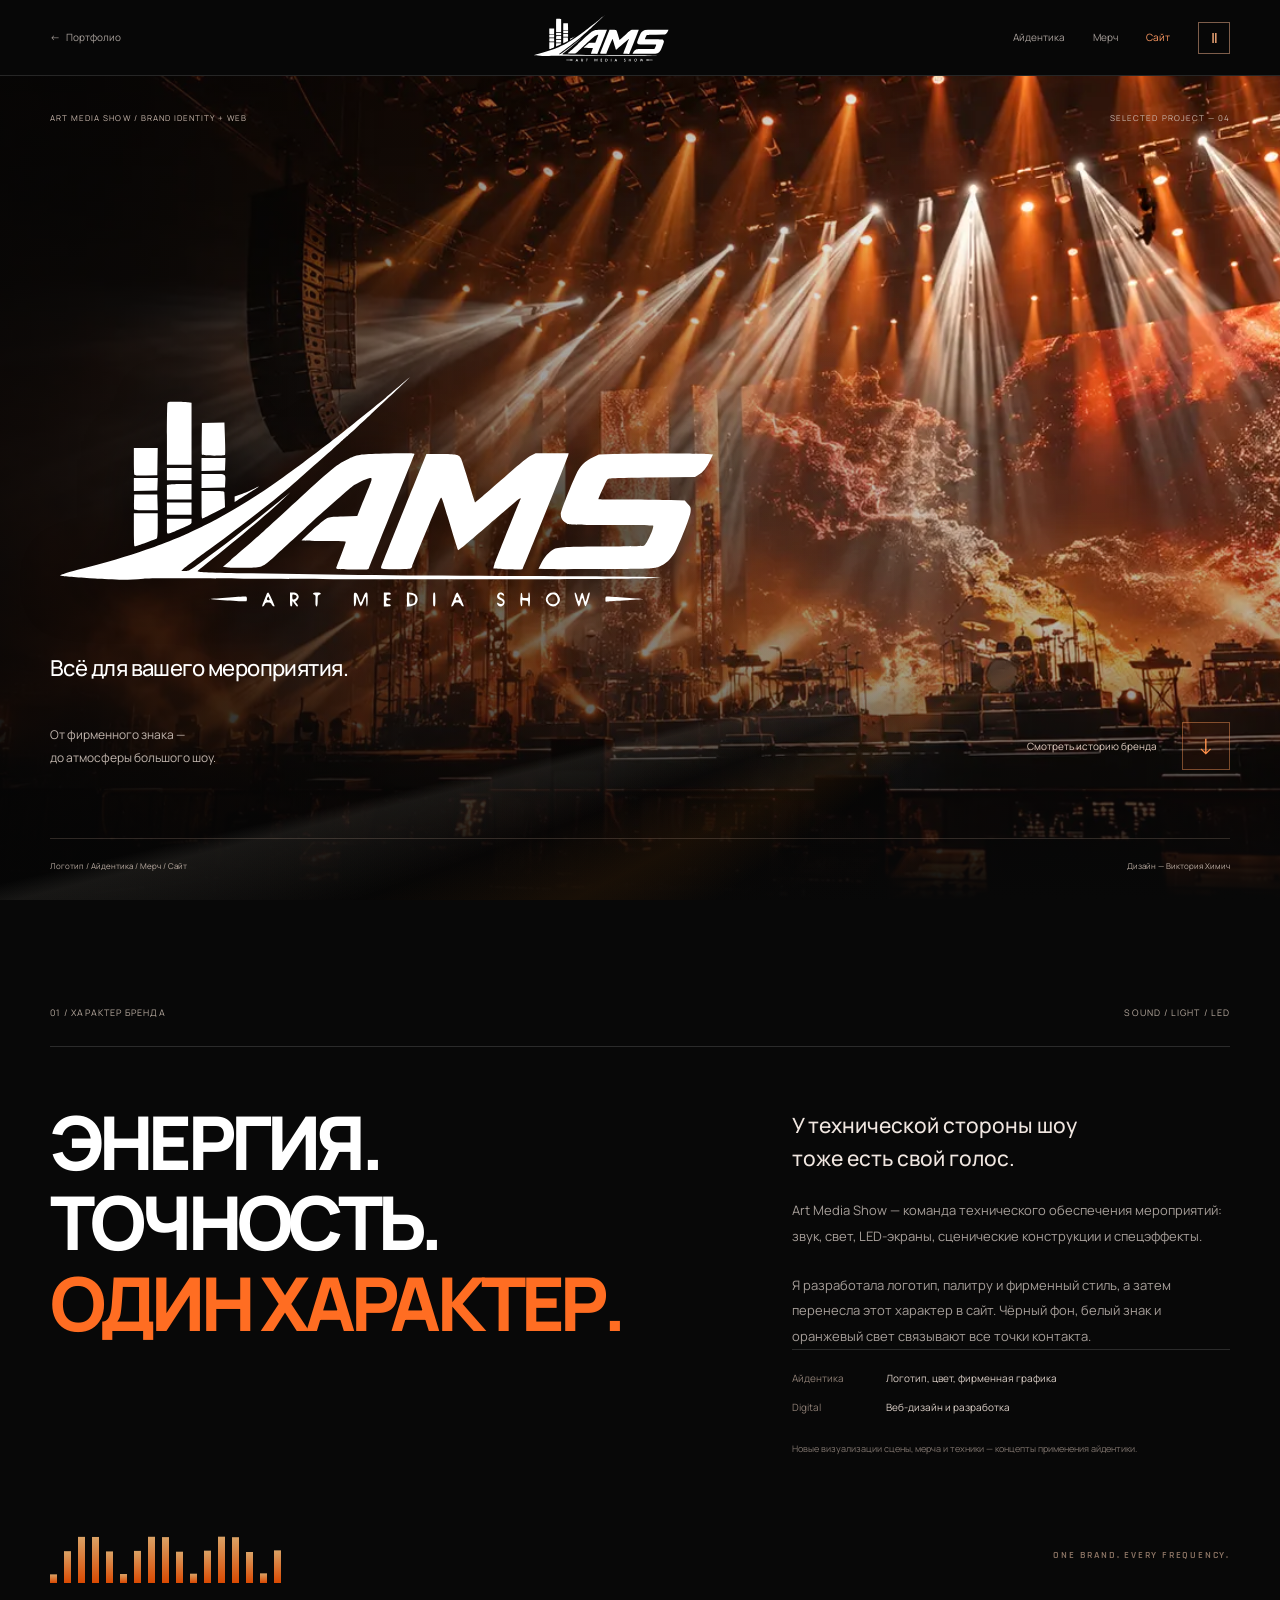
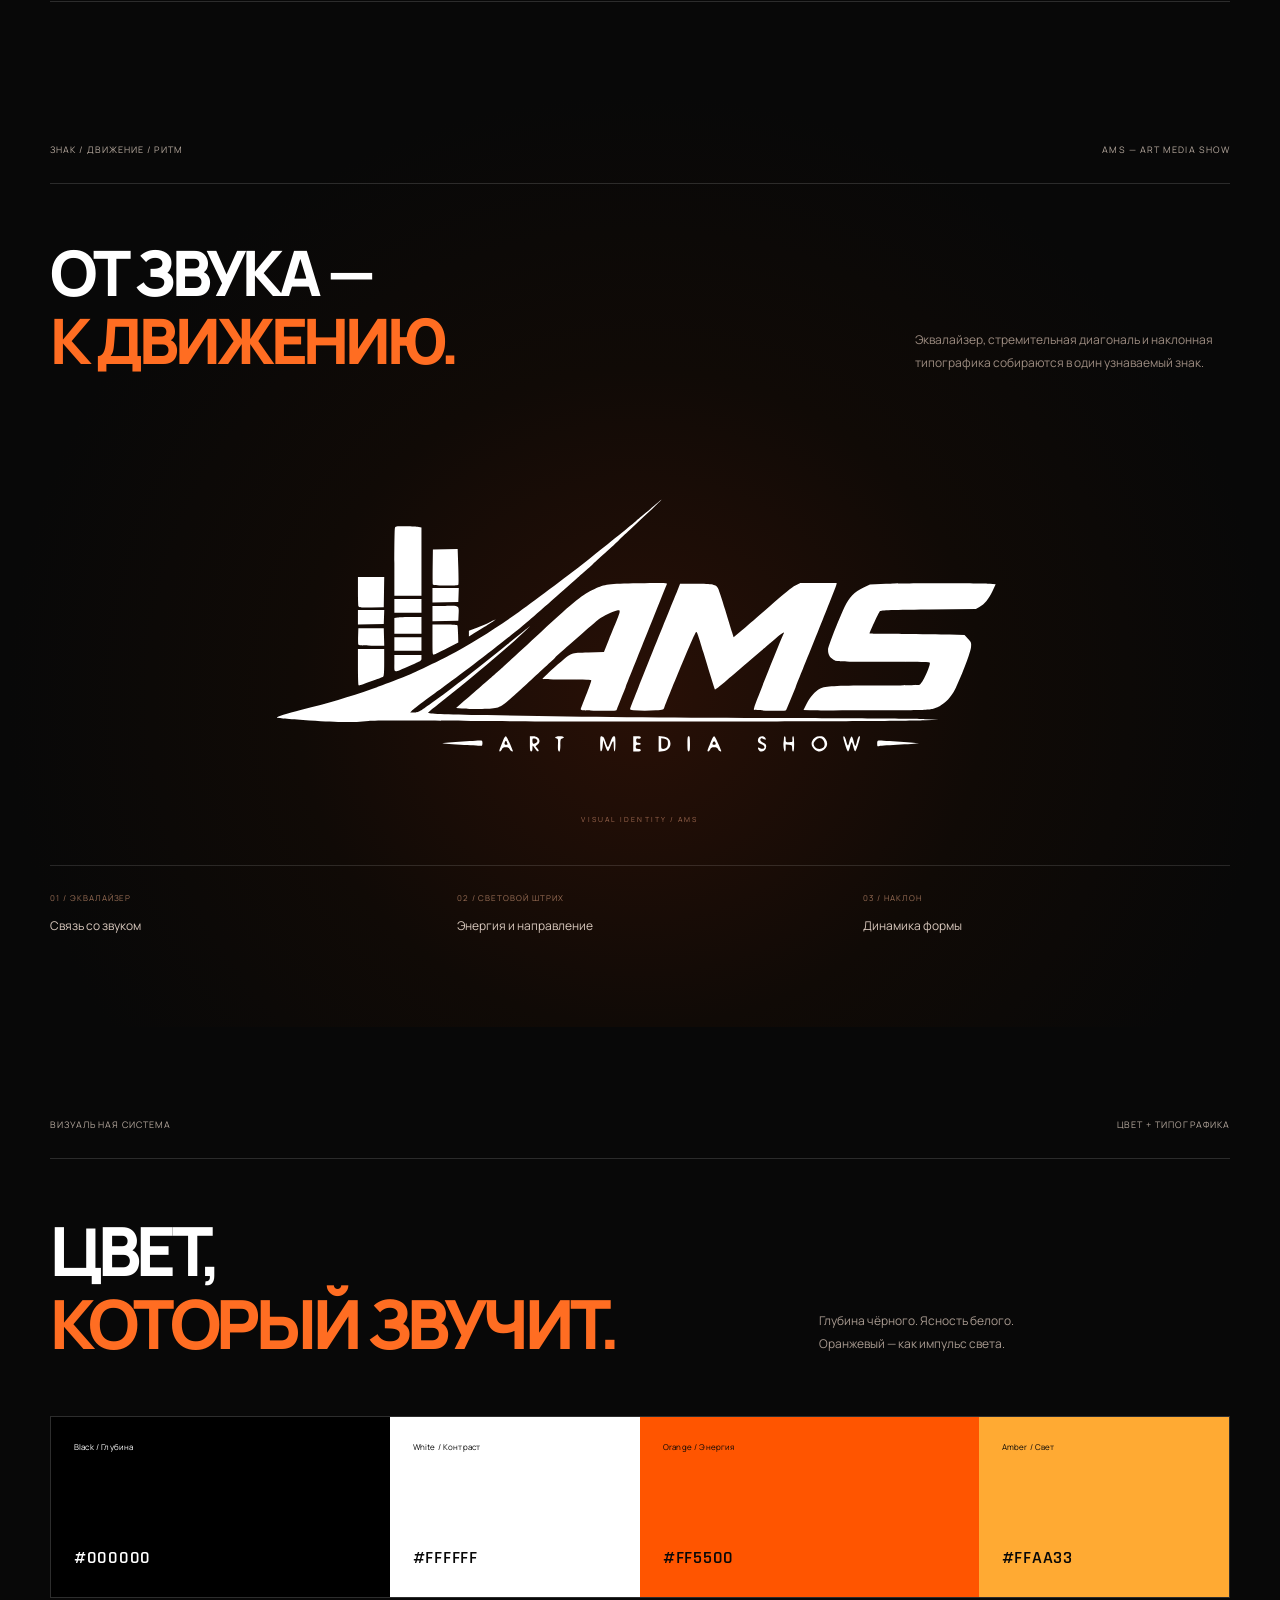
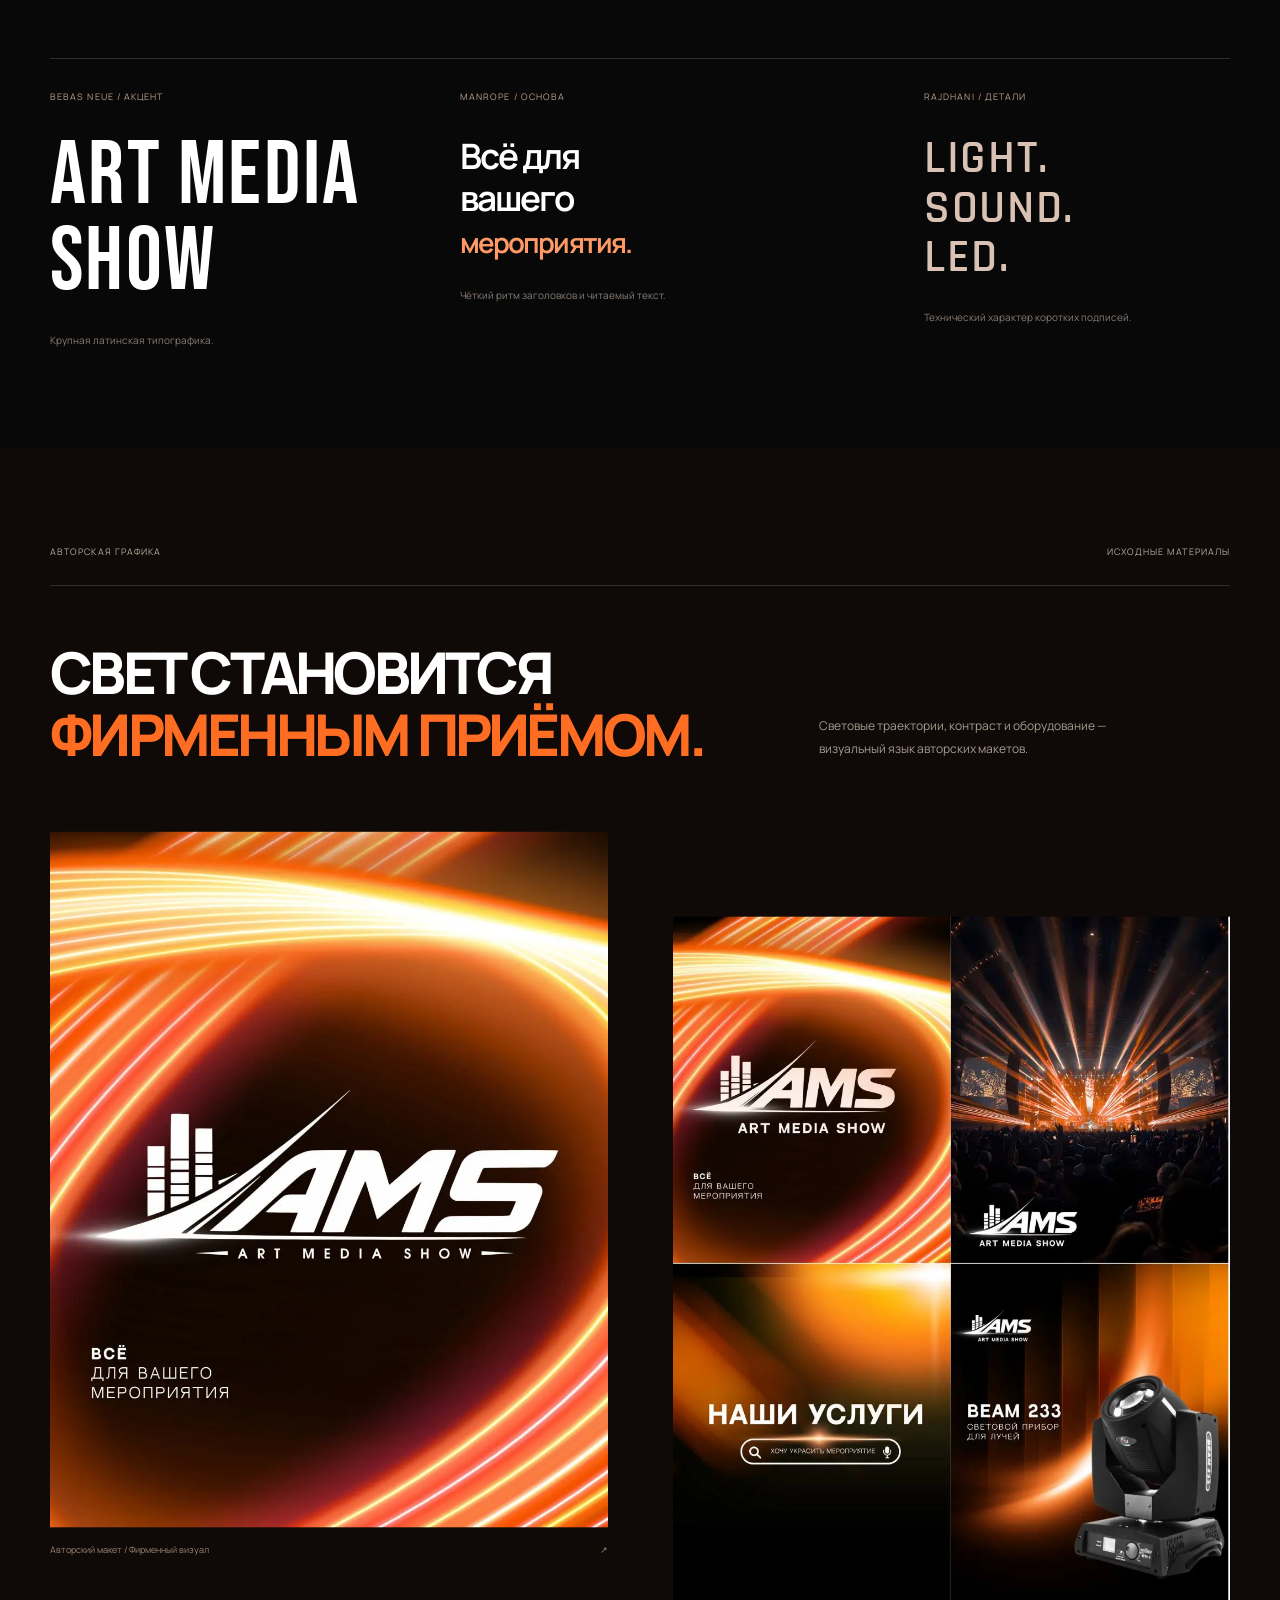
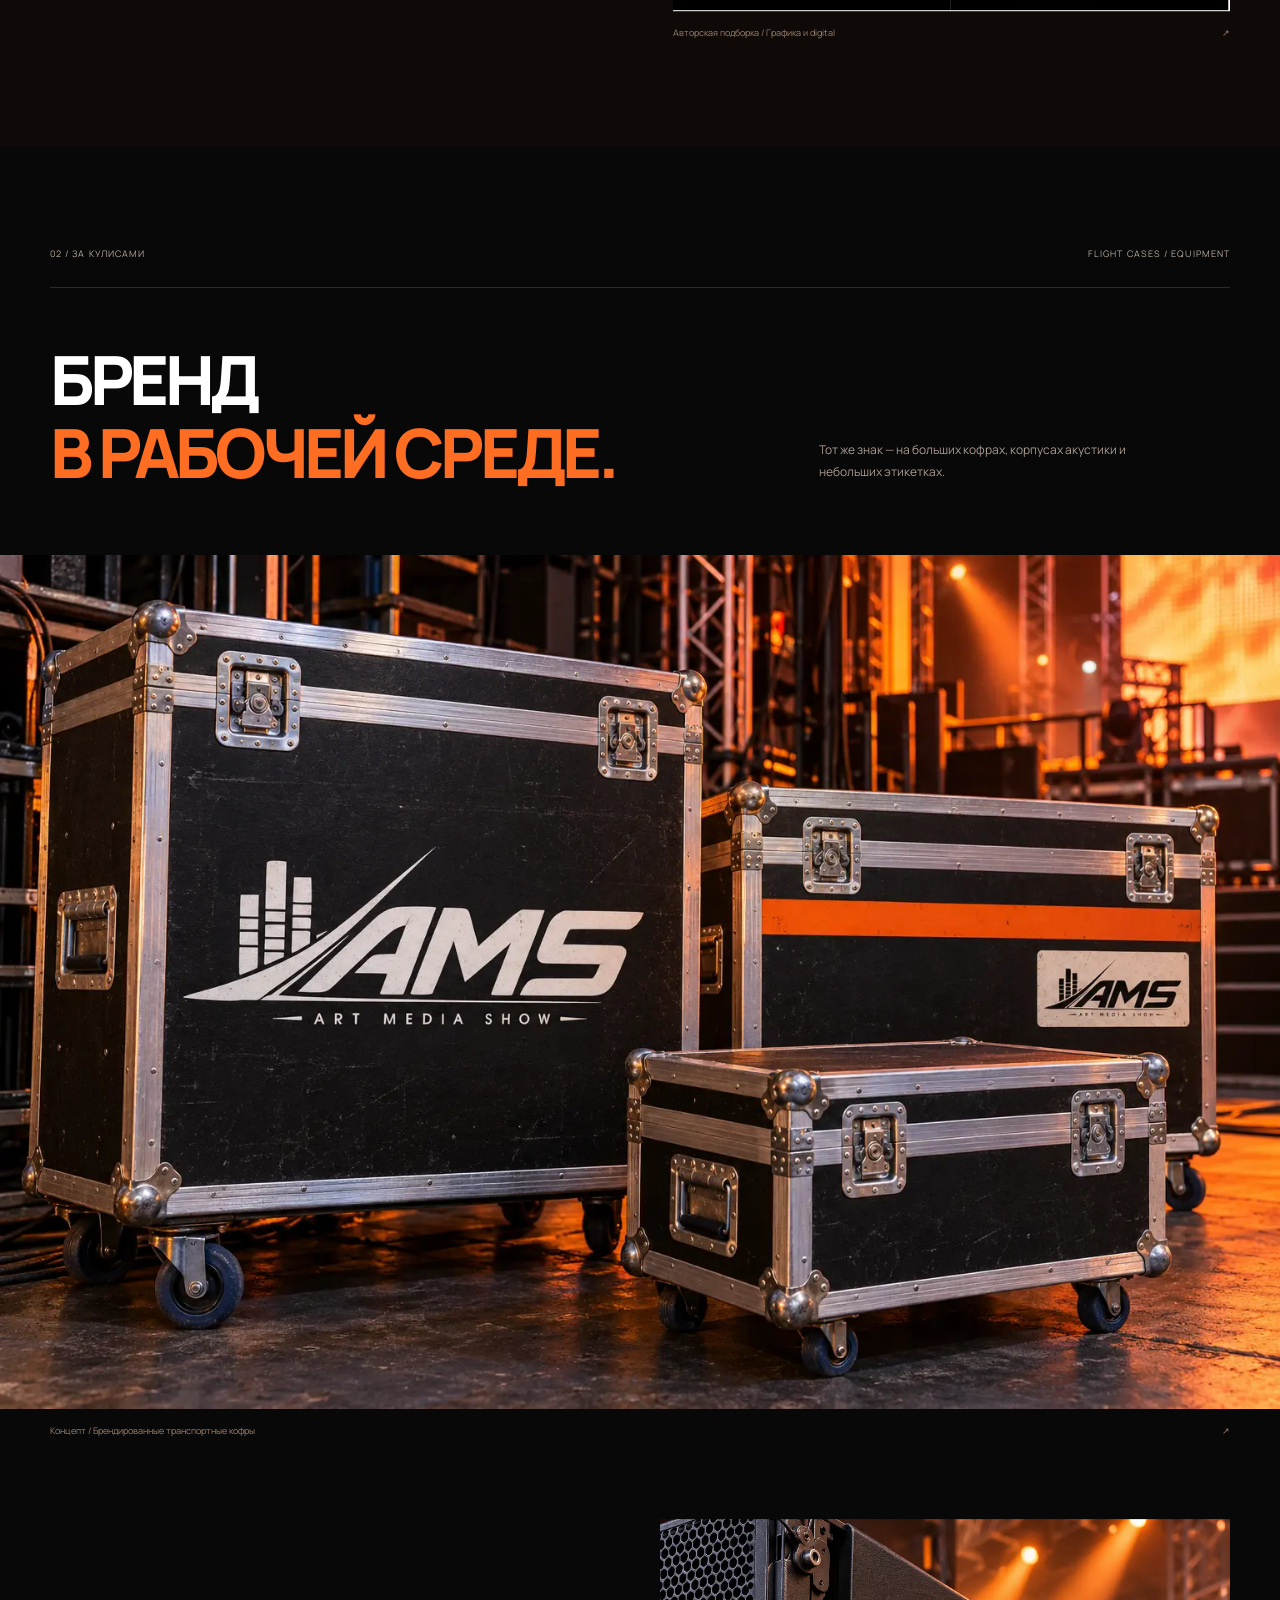
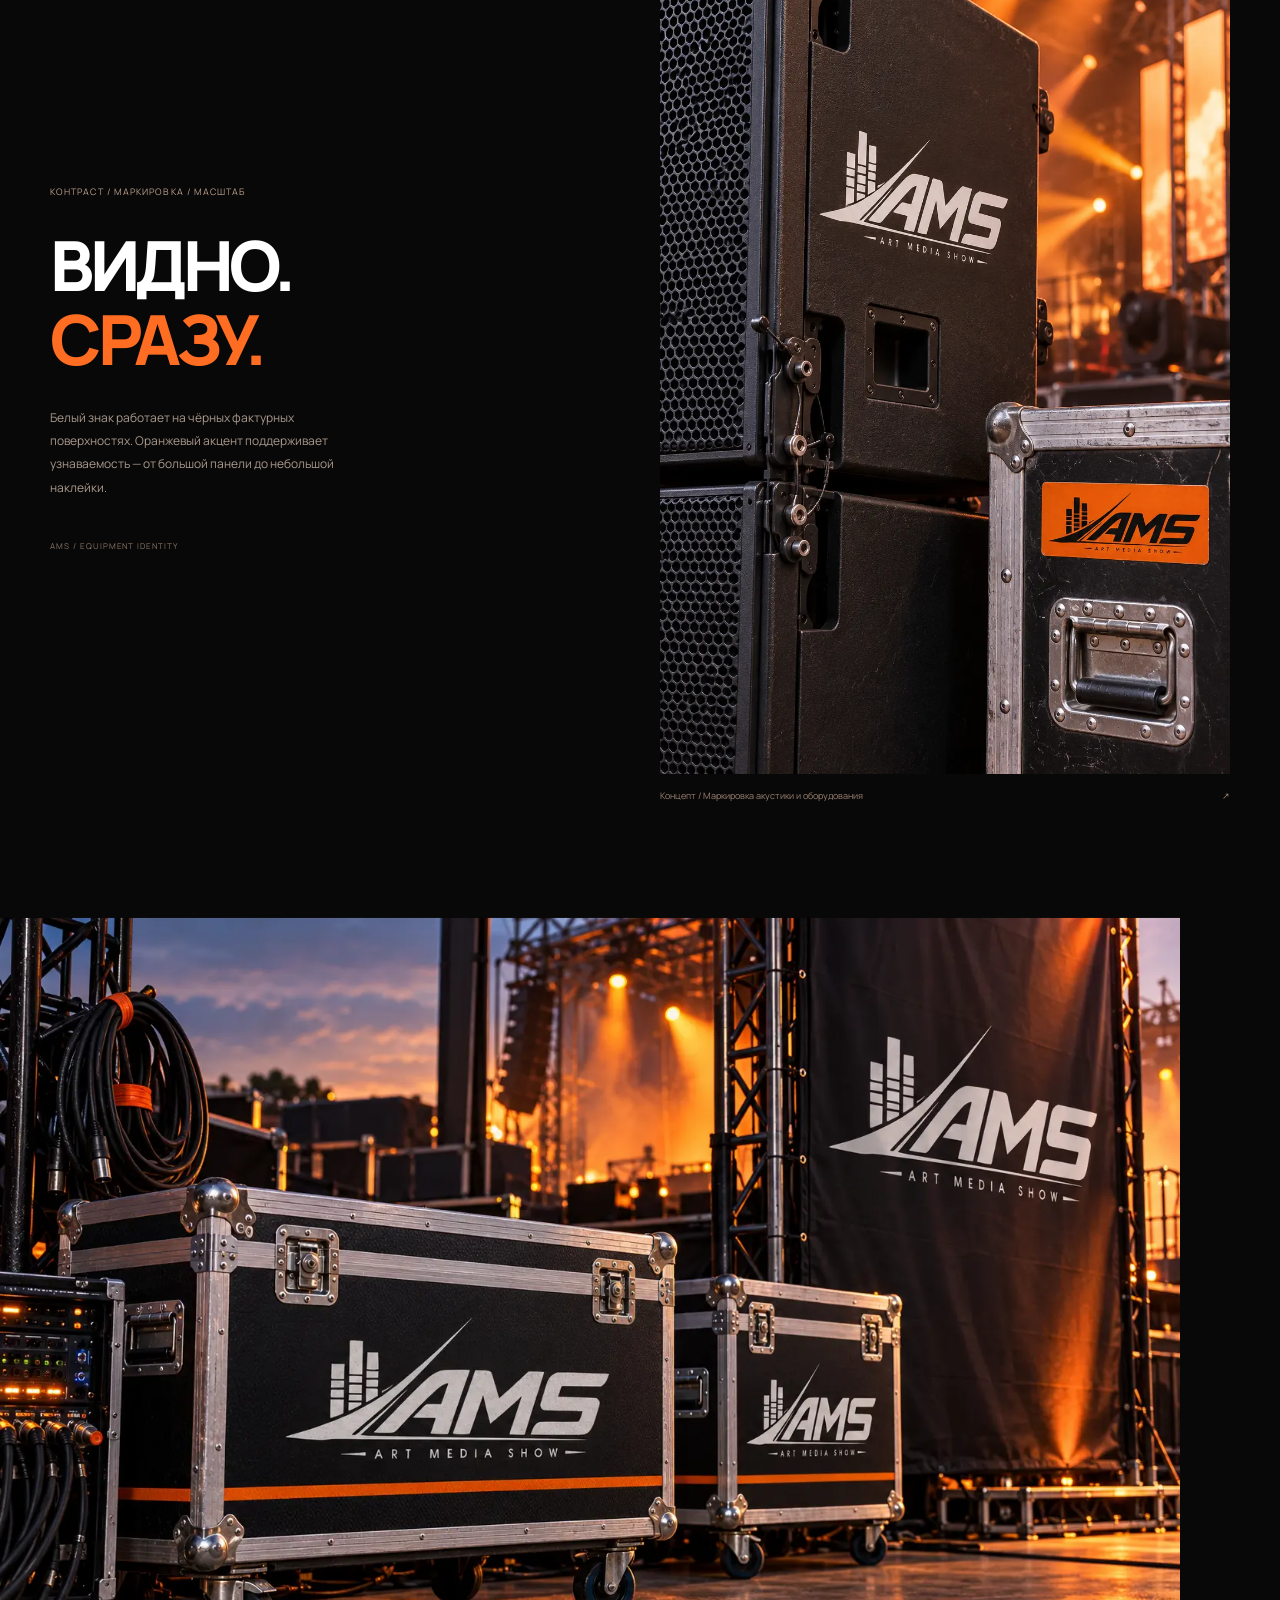
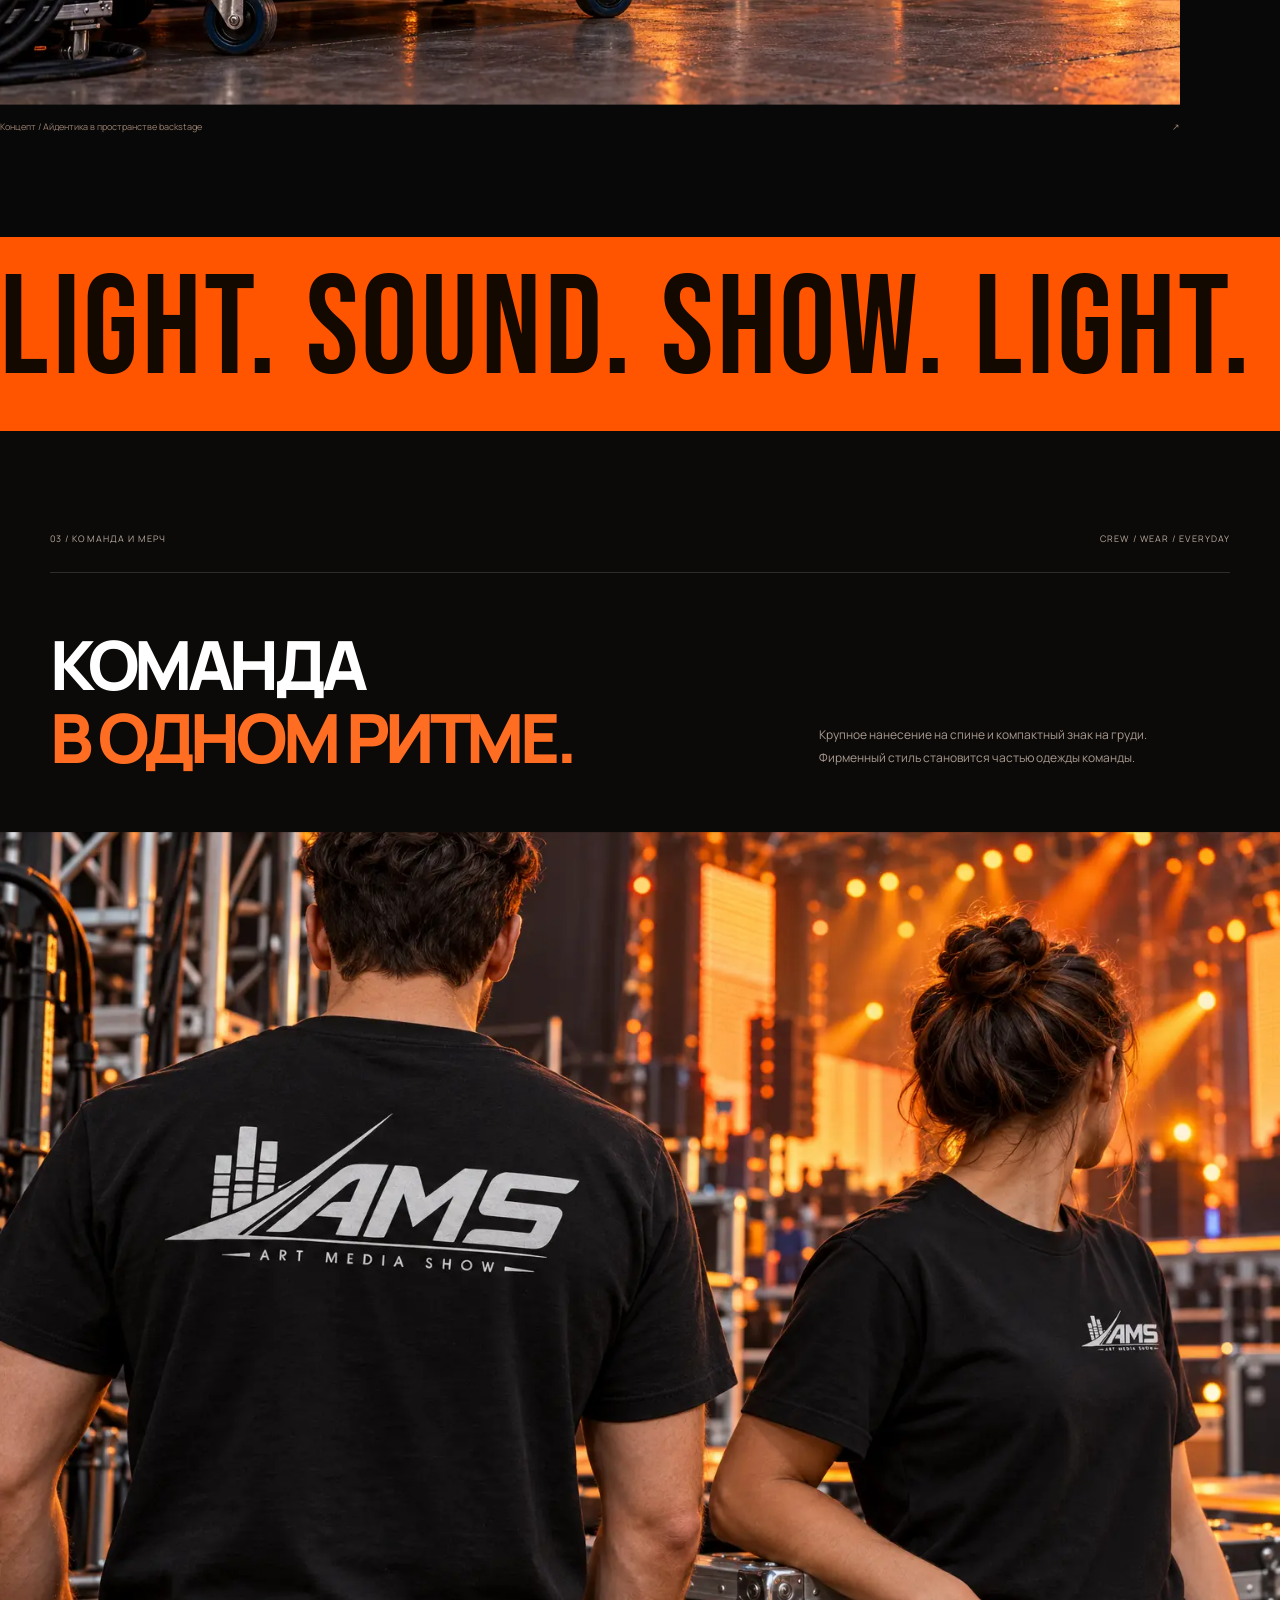
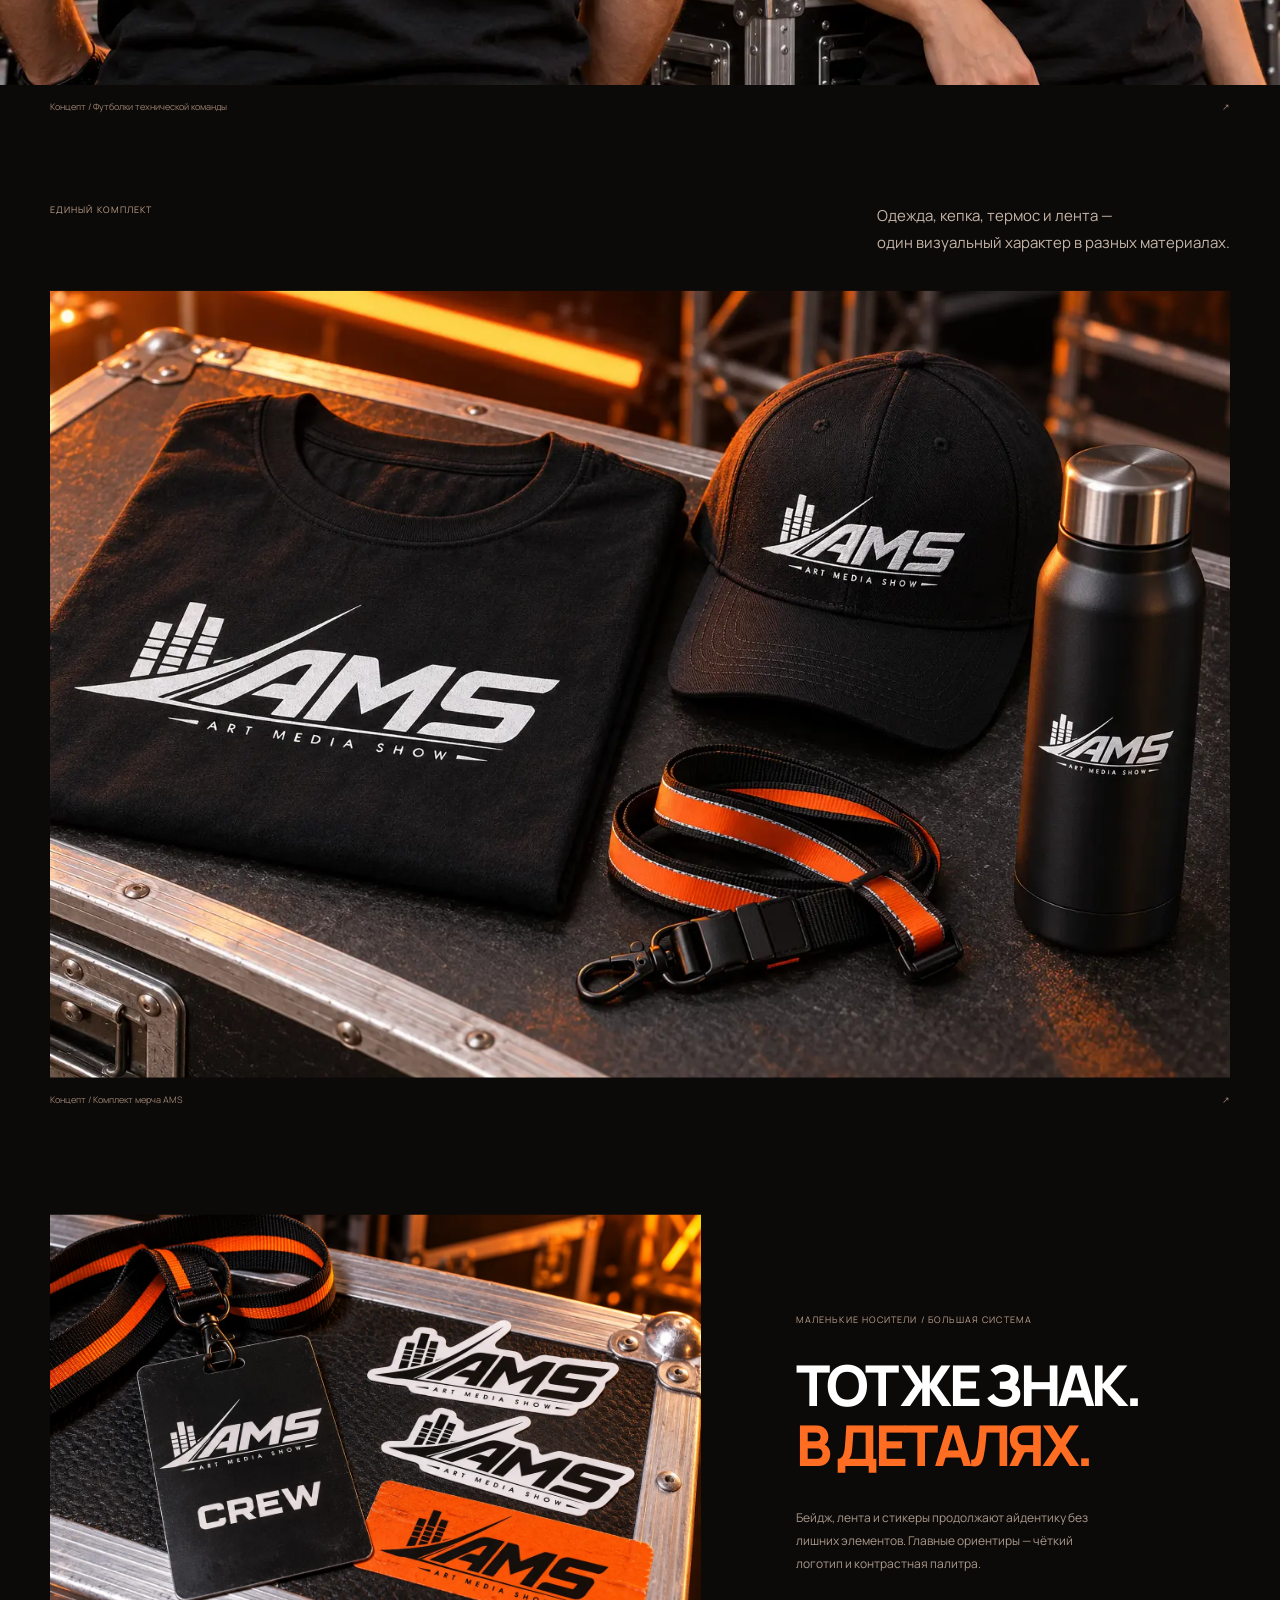
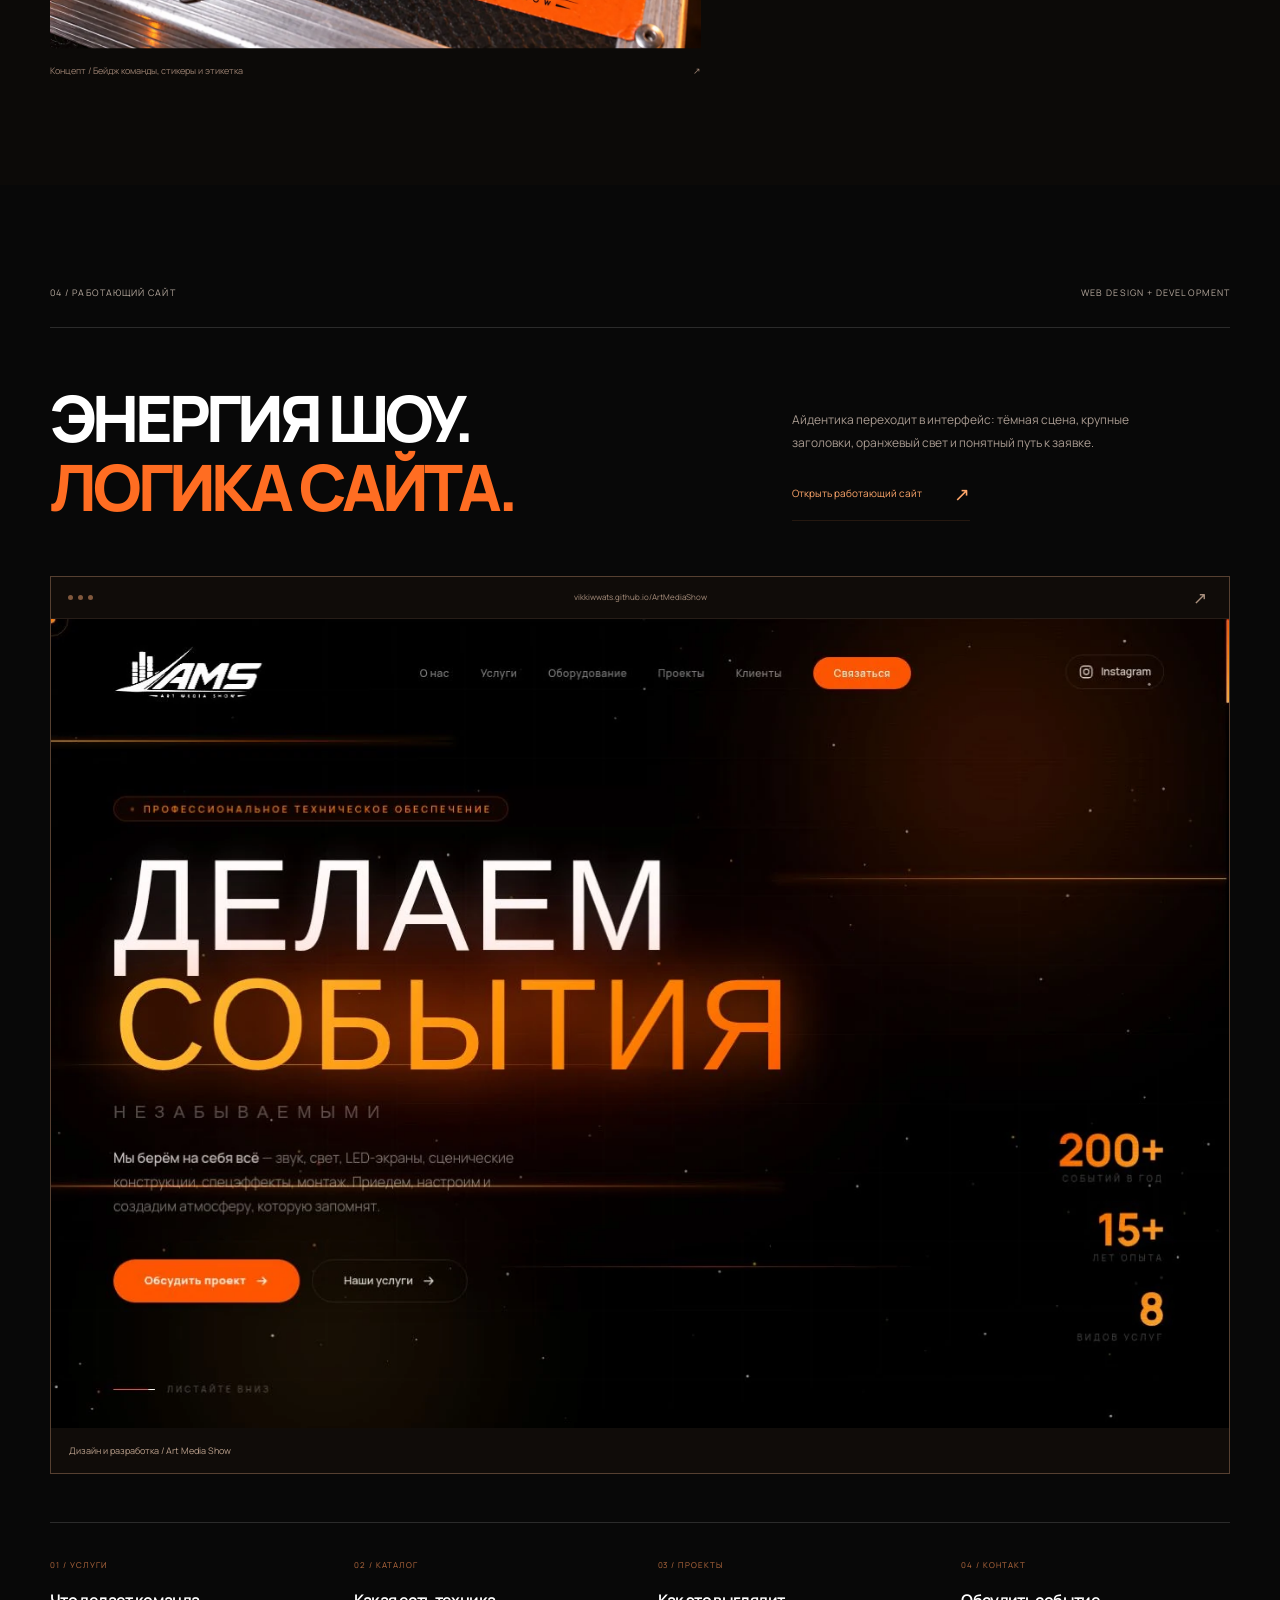
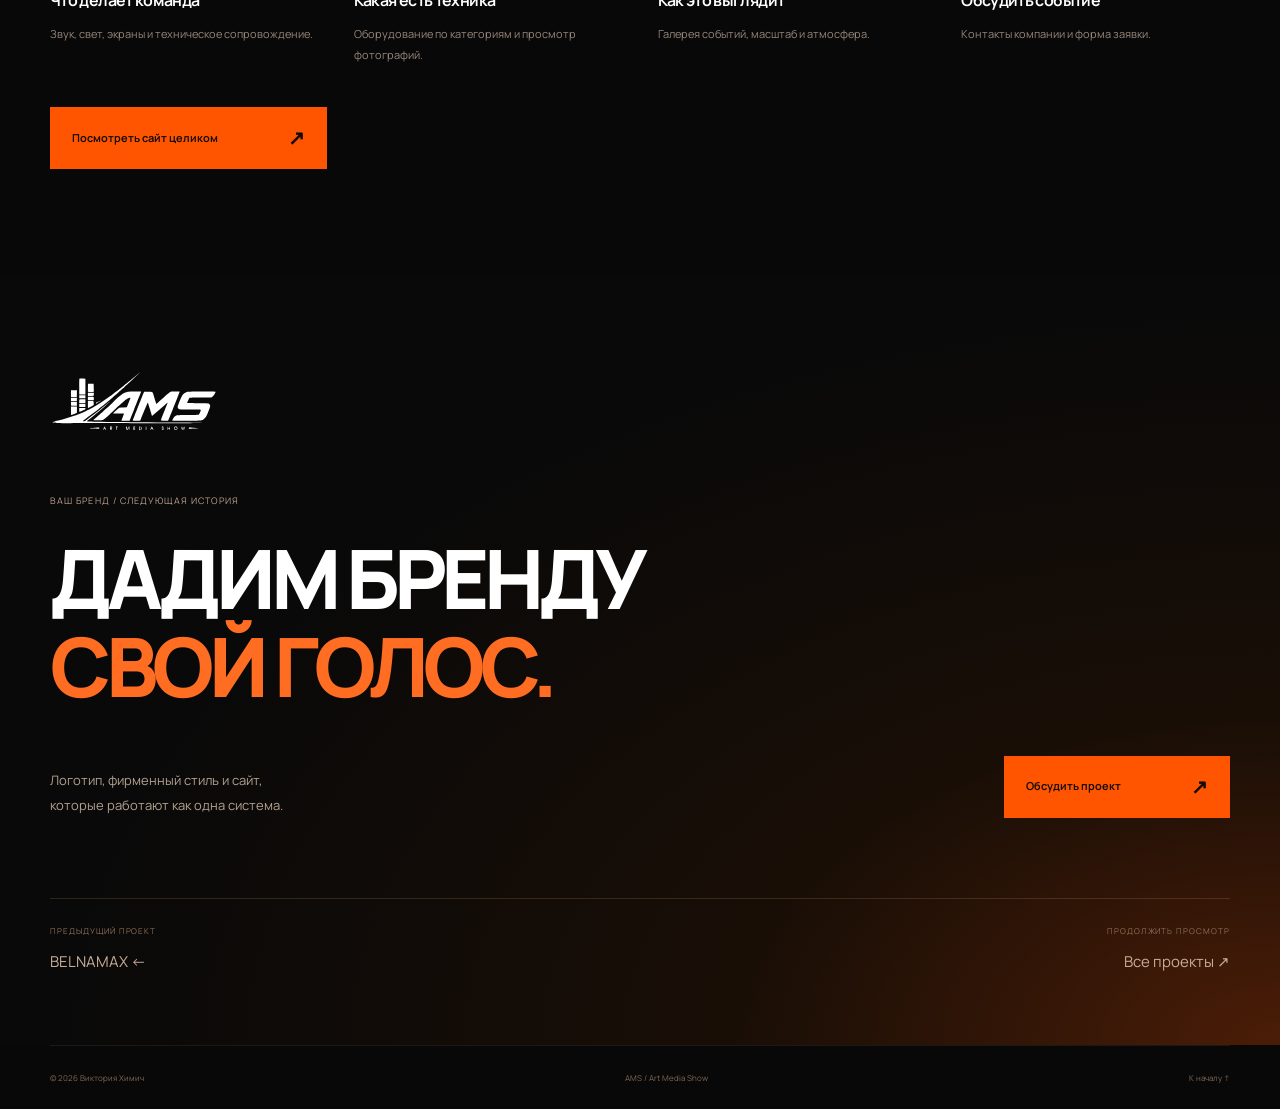
==== commit 20616ef8: "Expand Art Media Show into immersive brand identity, crew merch and website case" ====
--- a/art-media-show.html
+++ b/art-media-show.html
@@ -1,31 +1,37 @@
 <!DOCTYPE html>
-<html lang="ru"><head>
+<html lang="ru" class="am-document"><head>
 <meta charset="utf-8"><meta name="viewport" content="width=device-width,initial-scale=1">
-<title>Art Media Show — сайт | Виктория Химич</title><meta name="description" content="Дизайн и разработка сайта Art Media Show: услуги, каталог оборудования, галерея событий и форма заявки. Кейс Виктории Химич.">
-<meta name="theme-color" content="#fafafa"><link rel="canonical" href="https://vikkiwwats.github.io/vikportfolio/art-media-show.html">
-<meta property="og:type" content="website"><meta property="og:locale" content="ru_RU"><meta property="og:title" content="Art Media Show — сайт | Виктория Химич"><meta property="og:description" content="Дизайн и разработка сайта Art Media Show: услуги, каталог оборудования, галерея событий и форма заявки. Кейс Виктории Химич."><meta property="og:url" content="https://vikkiwwats.github.io/vikportfolio/art-media-show.html"><meta property="og:image" content="https://vikkiwwats.github.io/vikportfolio/assets/images/ams-cover.webp"><meta name="twitter:card" content="summary_large_image">
-<link rel="icon" type="image/svg+xml" href="assets/favicon.svg"><link rel="stylesheet" href="assets/portfolio.css"><script src="assets/portfolio.js" defer></script>
-</head><body><a class="skip-link" href="#main">Перейти к содержимому</a>
-<header class="site-header"><div class="container nav-inner">
-<a class="site-brand" href="index.html" aria-label="Виктория Химич — главная"><span class="brand-dot" aria-hidden="true"></span>Viktoria Khimich</a>
-<nav class="site-nav" aria-label="Основная навигация"><a href="index.html#work">Проекты</a><a class="nav-about" href="index.html#about">Обо мне</a><a class="nav-contact" href="index.html#contact">Обсудить проект ↗</a></nav>
-</div></header><main id="main"><section class="case-hero"><div class="container">
-<a class="back-link" href="index.html#work">← Все проекты</a><span class="eyebrow hero-enter">Web design · разработка · 2026</span><h1 class="hero-enter delay-1">Art Media<br><span class="gradient-text">Show.</span></h1><p class="case-lead hero-enter delay-2">Сайт для команды технического обеспечения мероприятий. Масштаб и энергия шоу — с понятной навигацией для заказчика.</p><dl class="case-meta"><div><dt>Проект</dt><dd>Art Media Show / Арт Медиа Шоу</dd></div><div><dt>Моя роль</dt><dd>Веб-дизайн и разработка</dd></div><div><dt>Формат</dt><dd>Одностраничный сайт</dd></div><div><dt>Состав</dt><dd>Услуги, каталог, проекты, заявка</dd></div></dl>
-<div class="case-toolbar"><nav aria-label="Разделы кейса"><a href="#overview">О проекте</a><a href="#showcase">Работы</a><a href="#details">Решение</a></nav><a class="live-link" href="https://vikkiwwats.github.io/ArtMediaShow/" target="_blank" rel="noopener noreferrer">Открыть сайт ↗</a></div>
-</div></section><div class="case-cover container"><figure class="browser-figure"><div class="browser-frame"><div class="browser-chrome" aria-hidden="true"><i></i><i></i><i></i><span>vikkiwwats.github.io/ArtMediaShow</span></div><figure><a class="image-link" data-gallery data-caption="Первый экран сайта Art Media Show с крупным заголовком и оранжевым светом" href="assets/images/ams-cover.webp" aria-label="Увеличить: Первый экран сайта Art Media Show с крупным заголовком и оранжевым светом"><img src="assets/images/ams-cover.webp" alt="Первый экран сайта Art Media Show с крупным заголовком и оранжевым светом" width="1360" height="934" loading="eager" decoding="async"></a></figure></div><figcaption>Первый экран сайта. Посмотреть работающий проект можно по ссылке «Открыть сайт».</figcaption></figure></div>
-<section class="case-section container" id="overview"><div class="case-overview" data-reveal><div><span class="eyebrow">Задача</span><h2 class="section-title">Показать масштаб.<br>Помочь выбрать.</h2></div><div class="case-description"><p>Art Media Show занимается звуком, светом, LED-экранами, сценическими конструкциями и техническим сопровождением мероприятий. Сайт собирает эти направления в одну понятную точку входа для заказчика.</p><p>Посетитель может узнать об услугах, изучить оборудование по категориям, посмотреть проекты и перейти к заявке. Крупная типографика, тёмный фон и световые оранжевые акценты поддерживают атмосферу сцены.</p></div></div></section>
-<section class="case-section container" id="showcase"><span class="eyebrow">Структура сайта</span><h2 class="section-title">От знакомства<br>до заявки.</h2><p class="section-lead">Путь клиента строится вокруг его вопросов: что делает команда, какая есть техника, какие проекты уже реализованы и как обсудить своё событие.</p><div class="site-map" data-reveal><div><span>01 / Услуги</span><h3>Что нужно событию</h3><p>Направления технического обеспечения и состав работ.</p></div><div><span>02 / Оборудование</span><h3>Какая есть техника</h3><p>Категории, карточки оборудования и просмотр каталога.</p></div><div><span>03 / Проекты</span><h3>Как это выглядит</h3><p>Галерея событий и просмотр фотографий крупнее.</p></div><div><span>04 / Контакт</span><h3>Обсудить задачу</h3><p>Контакты команды и форма с данными мероприятия.</p></div></div>
-<div class="button-row" style="justify-content:flex-start"><a class="button" href="https://vikkiwwats.github.io/ArtMediaShow/" target="_blank" rel="noopener noreferrer">Посмотреть работающий сайт ↗</a></div></section>
-<section class="case-section container" id="details"><span class="eyebrow">Дизайн и реализация</span><h2 class="section-title">Энергия сцены.<br>Логика интерфейса.</h2><div class="detail-grid" data-reveal><div class="detail-item"><h3>Визуальный характер</h3><p>Тёмный фон, крупные заголовки и оранжевые световые акценты связывают сайт с тематикой света, звука и шоу.</p></div><div class="detail-item"><h3>Контент по разделам</h3><p>Услуги, оборудование и проекты разделены по смыслу. Навигация помогает перейти к нужному блоку без последовательного просмотра всей страницы.</p></div><div class="detail-item"><h3>Сайт на разных экранах</h3><p>Компоновка адаптируется под компьютер и телефон. Каталог и галерея позволяют изучать материалы внутри страницы.</p></div></div></section><section class="case-next"><div class="container next-links"><a class="next-project" href="for-you.html"><span>Предыдущий проект</span><h3>← FOR YOU</h3></a><a class="next-project" href="pfwshow.html"><span>Следующий проект</span><h3>Paris Fashion Week Show ↗</h3></a></div></section></main><section class="contact-section" id="contact" aria-labelledby="contact-title"><div class="container" data-reveal>
-<span class="eyebrow">Есть идея?</span><h2 id="contact-title">Давайте создадим<br><span class="gradient-text">что-то ваше.</span></h2>
-<p>Расскажите о проекте, нужных материалах и сроках. Начнём с задачи — и найдём подходящее визуальное решение.</p>
-<p class="reply-note">Если вы получили портфолио в переписке, просто ответьте в том же чате.</p>
-<button class="brief-button" type="button" data-copy-brief hidden>Скопировать шаблон запроса ↗</button>
-<div class="copy-status" role="status" data-copy-status></div>
-<textarea data-brief-fallback hidden aria-label="Шаблон запроса для копирования" rows="7" style="width:min(100%,470px);padding:16px;border:1px solid #d9d9df;border-radius:14px;resize:vertical"></textarea>
-</div></section><dialog class="lightbox" data-lightbox aria-label="Просмотр работы" aria-describedby="lightbox-caption">
-<button class="lightbox-close" type="button" data-close aria-label="Закрыть просмотр" autofocus>×</button>
-<span class="lightbox-counter" data-counter aria-live="polite"></span>
-<button class="lightbox-prev" type="button" data-prev aria-label="Предыдущая работа">←</button>
-<div class="lightbox-inner"><img alt=""><p class="lightbox-caption" id="lightbox-caption" data-caption></p></div>
-<button class="lightbox-next" type="button" data-next aria-label="Следующая работа">→</button></dialog><footer class="site-footer"><div class="container footer-inner"><span>© 2026 Viktoria Khimich</span><a href="index.html#work">Все проекты ↑</a></div></footer></body></html>+<title>Art Media Show — айдентика, мерч и сайт | Виктория Химич</title>
+<meta name="description" content="Art Media Show: авторский логотип, фирменный стиль, мерч команды, брендирование техники и сайт. Полный кейс дизайнера Виктории Химич.">
+<meta name="theme-color" content="#080808"><link rel="canonical" href="https://vikkiwwats.github.io/vikportfolio/art-media-show.html">
+<meta property="og:type" content="website"><meta property="og:locale" content="ru_RU"><meta property="og:title" content="Art Media Show — энергия, у которой есть знак"><meta property="og:description" content="Айдентика, мерч и сайт для команды технического обеспечения мероприятий. Дизайн Виктории Химич."><meta property="og:url" content="https://vikkiwwats.github.io/vikportfolio/art-media-show.html"><meta property="og:image" content="https://vikkiwwats.github.io/vikportfolio/assets/images/ams/flight-cases.webp"><meta name="twitter:card" content="summary_large_image">
+<link rel="icon" href="assets/favicon.svg" type="image/svg+xml"><link rel="stylesheet" href="assets/ams-case.css?v=1"><link rel="preload" href="assets/fonts/ams/manrope.woff" as="font" type="font/woff" crossorigin><script src="assets/ams-case.js?v=1" defer></script>
+</head><body class="am-page"><a href="#main" class="am-skip">Перейти к содержимому</a>
+<header class="am-header"><div class="am-shell am-nav"><a class="am-back" href="index.html#work" aria-label="Назад в портфолио">← <span>Портфолио</span></a><a class="am-nav-logo" href="#main" aria-label="AMS — к началу"><img src="assets/images/ams/logo-white.svg" alt="AMS — Art Media Show" width="884" height="330" class=""></a><nav aria-label="Разделы кейса"><a href="#identity">Айдентика</a><a href="#merch">Мерч</a><a href="#website">Сайт</a><button class="am-motion" type="button" data-am-motion aria-pressed="false" aria-label="Приостановить анимацию"><span aria-hidden="true">Ⅱ</span></button></nav></div><span class="am-progress" aria-hidden="true"></span></header>
+<main id="main">
+<section class="am-hero" aria-labelledby="am-title"><img src="assets/images/ams/hero-stage.webp" alt="" width="1916" height="821" class="am-hero-photo" decoding="async" fetchpriority="high">
+<div class="am-hero-shade" aria-hidden="true"></div><div class="am-hero-beam" aria-hidden="true"></div>
+<div class="am-shell am-hero-top"><span>Art Media Show / Brand identity + Web</span><span>Selected project — 04</span></div>
+<div class="am-shell am-hero-content"><h1 id="am-title" class="am-sr">Art Media Show — айдентика, мерч и сайт.</h1><img src="assets/images/ams/logo-white.svg" alt="AMS — Art Media Show" width="884" height="330" class="am-hero-logo"><p class="am-hero-tagline">Всё для вашего мероприятия.</p><div class="am-hero-bottom"><p>От фирменного знака —<br>до атмосферы большого шоу.</p><a class="am-scroll-link" href="#identity"><span>Смотреть историю бренда</span><span aria-hidden="true">↓</span></a></div></div>
+<div class="am-shell am-hero-caption"><span>Логотип / Айдентика / Мерч / Сайт</span><span>Дизайн — Виктория Химич</span></div></section>
+
+<section class="am-intro am-shell" id="identity" aria-labelledby="identity-title"><div class="am-section-top"><span>01 / Характер бренда</span><span>Sound / Light / LED</span></div><div class="am-intro-grid"><h2 id="identity-title" data-am-reveal>ЭНЕРГИЯ.<br>ТОЧНОСТЬ.<br><em>ОДИН ХАРАКТЕР.</em></h2><div class="am-copy" data-am-reveal><p class="am-lead">У технической стороны шоу<br>тоже есть свой голос.</p><p>Art Media Show — команда технического обеспечения мероприятий: звук, свет, LED-экраны, сценические конструкции и спецэффекты.</p><p>Я разработала логотип, палитру и фирменный стиль, а затем перенесла этот характер в сайт. Чёрный фон, белый знак и оранжевый свет связывают все точки контакта.</p><dl class="am-role"><div><dt>Айдентика</dt><dd>Логотип, цвет, фирменная графика</dd></div><div><dt>Digital</dt><dd>Веб-дизайн и разработка</dd></div></dl><p class="am-note">Новые визуализации сцены, мерча и техники — концепты применения айдентики.</p></div></div><div class="am-equalizer" aria-hidden="true"><i data-am-bar></i><i data-am-bar></i><i data-am-bar></i><i data-am-bar></i><i data-am-bar></i><i data-am-bar></i><i data-am-bar></i><i data-am-bar></i><i data-am-bar></i><i data-am-bar></i><i data-am-bar></i><i data-am-bar></i><i data-am-bar></i><i data-am-bar></i><i data-am-bar></i><i data-am-bar></i><i data-am-bar></i><span>ONE BRAND. EVERY FREQUENCY.</span></div></section>
+
+<section class="am-logo-section" aria-labelledby="logo-title"><div class="am-shell"><div class="am-section-top"><span>Знак / Движение / Ритм</span><span>AMS — Art Media Show</span></div><div class="am-logo-heading"><h2 id="logo-title" data-am-reveal>ОТ ЗВУКА —<br><em>К ДВИЖЕНИЮ.</em></h2><p data-am-reveal>Эквалайзер, стремительная диагональ и наклонная типографика собираются в один узнаваемый знак.</p></div><div class="am-logo-stage"><svg class="am-light-trails" viewBox="0 0 1200 450" fill="none" aria-hidden="true"><defs><linearGradient id="am-beam-grad"><stop stop-color="#ff5500" stop-opacity="0"/><stop offset=".55" stop-color="#ff5500"/><stop offset=".85" stop-color="#ffaa33"/><stop offset="1" stop-color="#fff1da"/></linearGradient></defs><path d="M-100 400 Q270 420 530 120 T1300 45" pathLength="1"/><path d="M-100 420 Q310 400 555 138 T1300 65" pathLength="1"/><path d="M-100 440 Q330 420 580 155 T1300 85" pathLength="1"/></svg><img src="assets/images/ams/logo-white.svg" alt="AMS — Art Media Show" width="884" height="330" class="am-system-logo"><span class="am-logo-axis" aria-hidden="true">VISUAL IDENTITY / AMS</span></div><div class="am-logo-notes"><p><span>01 / Эквалайзер</span>Связь со звуком</p><p><span>02 / Световой штрих</span>Энергия и направление</p><p><span>03 / Наклон</span>Динамика формы</p></div></div></section>
+
+<section class="am-system am-shell" aria-labelledby="system-title"><div class="am-section-top"><span>Визуальная система</span><span>Цвет + Типографика</span></div><div class="am-title-row"><h2 id="system-title" data-am-reveal>ЦВЕТ,<br><em>КОТОРЫЙ ЗВУЧИТ.</em></h2><p data-am-reveal>Глубина чёрного. Ясность белого.<br>Оранжевый — как импульс света.</p></div><div class="am-palette" aria-label="Палитра Art Media Show"><div style="--swatch:#000;--ink:#fff"><span>Black / Глубина</span><strong>#000000</strong></div><div style="--swatch:#fff;--ink:#080808"><span>White / Контраст</span><strong>#FFFFFF</strong></div><div style="--swatch:#ff5500;--ink:#080808"><span>Orange / Энергия</span><strong>#FF5500</strong></div><div style="--swatch:#ffaa33;--ink:#080808"><span>Amber / Свет</span><strong>#FFAA33</strong></div></div><div class="am-type-grid"><div><p class="am-eyebrow">Bebas Neue / Акцент</p><p class="am-bebas">ART MEDIA<br>SHOW</p><p class="am-type-note">Крупная латинская типографика.</p></div><div><p class="am-eyebrow">Manrope / Основа</p><p class="am-manrope">Всё для<br>вашего<br><span>мероприятия.</span></p><p class="am-type-note">Чёткий ритм заголовков и читаемый текст.</p></div><div><p class="am-eyebrow">Rajdhani / Детали</p><p class="am-rajdhani">LIGHT.<br>SOUND.<br>LED.</p><p class="am-type-note">Технический характер коротких подписей.</p></div></div></section>
+
+<section class="am-graphics" aria-labelledby="graphics-title"><div class="am-shell"><div class="am-section-top"><span>Авторская графика</span><span>Исходные материалы</span></div><div class="am-title-row"><h2 id="graphics-title" data-am-reveal>СВЕТ СТАНОВИТСЯ<br><em>ФИРМЕННЫМ ПРИЁМОМ.</em></h2><p data-am-reveal>Световые траектории, контраст и оборудование — визуальный язык авторских макетов.</p></div><div class="am-author-grid"><figure class="am-photo am-author-poster" data-am-depth="16"><a href="assets/images/ams/author-poster.webp" class="am-zoom" data-am-gallery="originals" data-am-caption="Авторский макет / Фирменный визуал" aria-label="Рассмотреть: Авторский макет / Фирменный визуал"><img src="assets/images/ams/author-poster.webp" alt="Авторский макет / Фирменный визуал" width="1024" height="1280" class="" decoding="async" loading="lazy"><span class="am-zoom-hint" aria-hidden="true">Рассмотреть ↗</span></a><figcaption><span>Авторский макет / Фирменный визуал</span><span aria-hidden="true">↗</span></figcaption></figure><figure class="am-photo am-author-board" data-am-depth="-16"><a href="assets/images/ams/author-board.webp" class="am-zoom" data-am-gallery="originals" data-am-caption="Авторская подборка / Графика и digital" aria-label="Рассмотреть: Авторская подборка / Графика и digital"><img src="assets/images/ams/author-board.webp" alt="Авторская подборка / Графика и digital" width="1009" height="1259" class="" decoding="async" loading="lazy"><span class="am-zoom-hint" aria-hidden="true">Рассмотреть ↗</span></a><figcaption><span>Авторская подборка / Графика и digital</span><span aria-hidden="true">↗</span></figcaption></figure></div></div></section>
+
+<section class="am-equipment" id="equipment" aria-labelledby="equipment-title"><div class="am-shell"><div class="am-section-top"><span>02 / За кулисами</span><span>Flight cases / Equipment</span></div><div class="am-title-row"><h2 id="equipment-title" data-am-reveal>БРЕНД<br><em>В РАБОЧЕЙ СРЕДЕ.</em></h2><p data-am-reveal>Тот же знак — на больших кофрах, корпусах акустики и небольших этикетках.</p></div></div><figure class="am-photo am-full" data-am-depth="22"><a href="assets/images/ams/flight-cases.webp" class="am-zoom" data-am-gallery="equipment" data-am-caption="Концепт / Брендированные транспортные кофры" aria-label="Рассмотреть: Концепт / Брендированные транспортные кофры"><img src="assets/images/ams/flight-cases.webp" alt="Концепт / Брендированные транспортные кофры" width="1536" height="1024" class="" decoding="async" loading="lazy"><span class="am-zoom-hint" aria-hidden="true">Рассмотреть ↗</span></a><figcaption><span>Концепт / Брендированные транспортные кофры</span><span aria-hidden="true">↗</span></figcaption></figure><div class="am-shell am-equipment-detail"><div class="am-detail-copy" data-am-reveal><p class="am-eyebrow">Контраст / Маркировка / Масштаб</p><h3>ВИДНО.<br><em>СРАЗУ.</em></h3><p>Белый знак работает на чёрных фактурных поверхностях. Оранжевый акцент поддерживает узнаваемость — от большой панели до небольшой наклейки.</p><span class="am-small-index">AMS / EQUIPMENT IDENTITY</span></div><figure class="am-photo am-equipment-portrait" data-am-depth="-16"><a href="assets/images/ams/equipment-label.webp" class="am-zoom" data-am-gallery="equipment" data-am-caption="Концепт / Маркировка акустики и оборудования" aria-label="Рассмотреть: Концепт / Маркировка акустики и оборудования"><img src="assets/images/ams/equipment-label.webp" alt="Концепт / Маркировка акустики и оборудования" width="1024" height="1536" class="" decoding="async" loading="lazy"><span class="am-zoom-hint" aria-hidden="true">Рассмотреть ↗</span></a><figcaption><span>Концепт / Маркировка акустики и оборудования</span><span aria-hidden="true">↗</span></figcaption></figure></div><figure class="am-photo am-backstage am-shell" data-am-depth="14"><a href="assets/images/ams/backstage-system.webp" class="am-zoom" data-am-gallery="equipment" data-am-caption="Концепт / Айдентика в пространстве backstage" aria-label="Рассмотреть: Концепт / Айдентика в пространстве backstage"><img src="assets/images/ams/backstage-system.webp" alt="Концепт / Айдентика в пространстве backstage" width="1536" height="1024" class="" decoding="async" loading="lazy"><span class="am-zoom-hint" aria-hidden="true">Рассмотреть ↗</span></a><figcaption><span>Концепт / Айдентика в пространстве backstage</span><span aria-hidden="true">↗</span></figcaption></figure></section>
+
+<div class="am-type-band" aria-hidden="true"><span>LIGHT. SOUND. SHOW. LIGHT. SOUND. SHOW.</span></div>
+
+<section class="am-merch" id="merch" aria-labelledby="merch-title"><div class="am-shell"><div class="am-section-top"><span>03 / Команда и мерч</span><span>Crew / Wear / Everyday</span></div><div class="am-title-row"><h2 id="merch-title" data-am-reveal>КОМАНДА<br><em>В ОДНОМ РИТМЕ.</em></h2><p data-am-reveal>Крупное нанесение на спине и компактный знак на груди. Фирменный стиль становится частью одежды команды.</p></div></div><figure class="am-photo am-full" data-am-depth="20"><a href="assets/images/ams/crew-shirts.webp" class="am-zoom" data-am-gallery="merch" data-am-caption="Концепт / Футболки технической команды" aria-label="Рассмотреть: Концепт / Футболки технической команды"><img src="assets/images/ams/crew-shirts.webp" alt="Концепт / Футболки технической команды" width="1536" height="1024" class="" decoding="async" loading="lazy"><span class="am-zoom-hint" aria-hidden="true">Рассмотреть ↗</span></a><figcaption><span>Концепт / Футболки технической команды</span><span aria-hidden="true">↗</span></figcaption></figure><div class="am-shell am-merch-kit"><div class="am-merch-kit-intro"><p class="am-eyebrow">Единый комплект</p><p>Одежда, кепка, термос и лента —<br>один визуальный характер в разных материалах.</p></div><figure class="am-photo " data-am-depth="-12"><a href="assets/images/ams/merch-kit.webp" class="am-zoom" data-am-gallery="merch" data-am-caption="Концепт / Комплект мерча AMS" aria-label="Рассмотреть: Концепт / Комплект мерча AMS"><img src="assets/images/ams/merch-kit.webp" alt="Концепт / Комплект мерча AMS" width="1536" height="1024" class="" decoding="async" loading="lazy"><span class="am-zoom-hint" aria-hidden="true">Рассмотреть ↗</span></a><figcaption><span>Концепт / Комплект мерча AMS</span><span aria-hidden="true">↗</span></figcaption></figure></div><div class="am-shell am-passes-row"><figure class="am-photo " data-am-depth="16"><a href="assets/images/ams/passes-stickers.webp" class="am-zoom" data-am-gallery="merch" data-am-caption="Концепт / Бейдж команды, стикеры и этикетка" aria-label="Рассмотреть: Концепт / Бейдж команды, стикеры и этикетка"><img src="assets/images/ams/passes-stickers.webp" alt="Концепт / Бейдж команды, стикеры и этикетка" width="1536" height="1024" class="" decoding="async" loading="lazy"><span class="am-zoom-hint" aria-hidden="true">Рассмотреть ↗</span></a><figcaption><span>Концепт / Бейдж команды, стикеры и этикетка</span><span aria-hidden="true">↗</span></figcaption></figure><div class="am-detail-copy" data-am-reveal><p class="am-eyebrow">Маленькие носители / Большая система</p><h3>ТОТ ЖЕ ЗНАК.<br><em>В ДЕТАЛЯХ.</em></h3><p>Бейдж, лента и стикеры продолжают айдентику без лишних элементов. Главные ориентиры — чёткий логотип и контрастная палитра.</p></div></div></section>
+
+<section class="am-web" id="website" aria-labelledby="web-title"><div class="am-shell"><div class="am-section-top"><span>04 / Работающий сайт</span><span>Web design + Development</span></div><div class="am-title-row"><h2 id="web-title" data-am-reveal>ЭНЕРГИЯ ШОУ.<br><em>ЛОГИКА САЙТА.</em></h2><div data-am-reveal><p>Айдентика переходит в интерфейс: тёмная сцена, крупные заголовки, оранжевый свет и понятный путь к заявке.</p><a class="am-text-link" href="https://vikkiwwats.github.io/ArtMediaShow/" target="_blank" rel="noopener noreferrer">Открыть работающий сайт <span aria-hidden="true">↗</span></a></div></div><figure class="am-website-figure"><div class="am-browser-line"><span aria-hidden="true"><i></i><i></i><i></i></span><span>vikkiwwats.github.io/ArtMediaShow</span><a href="https://vikkiwwats.github.io/ArtMediaShow/" target="_blank" rel="noopener noreferrer" aria-label="Открыть сайт Art Media Show в новой вкладке">↗</a></div><a href="assets/images/ams-cover.webp" class="am-zoom" data-am-gallery="website" data-am-caption="Работающий сайт / Первый экран Art Media Show" aria-label="Рассмотреть: Первый экран сайта Art Media Show"><img src="assets/images/ams-cover.webp" alt="Первый экран разработанного сайта Art Media Show: чёрный фон, крупная типографика и оранжевый свет" width="1360" height="934" loading="lazy" decoding="async"><span class="am-zoom-hint" aria-hidden="true">Рассмотреть ↗</span></a><figcaption>Дизайн и разработка / Art Media Show</figcaption></figure><div class="am-web-flow"><div><span>01 / Услуги</span><h3>Что делает команда</h3><p>Звук, свет, экраны и техническое сопровождение.</p></div><div><span>02 / Каталог</span><h3>Какая есть техника</h3><p>Оборудование по категориям и просмотр фотографий.</p></div><div><span>03 / Проекты</span><h3>Как это выглядит</h3><p>Галерея событий, масштаб и атмосфера.</p></div><div><span>04 / Контакт</span><h3>Обсудить событие</h3><p>Контакты компании и форма заявки.</p></div></div><a class="am-button" href="https://vikkiwwats.github.io/ArtMediaShow/" target="_blank" rel="noopener noreferrer">Посмотреть сайт целиком <span aria-hidden="true">↗</span></a></div></section>
+
+<section class="am-closing"><div class="am-shell"><img src="assets/images/ams/logo-white.svg" alt="AMS — Art Media Show" width="884" height="330" class="am-closing-logo"><p class="am-eyebrow">Ваш бренд / Следующая история</p><h2 data-am-reveal>ДАДИМ БРЕНДУ<br><em>СВОЙ ГОЛОС.</em></h2><div class="am-closing-bottom"><p>Логотип, фирменный стиль и сайт,<br>которые работают как одна система.</p><a href="index.html#contact" class="am-button">Обсудить проект <span aria-hidden="true">↗</span></a></div><div class="am-next"><a href="belnamax.html"><span>Предыдущий проект</span>BELNAMAX ←</a><a href="index.html#work"><span>Продолжить просмотр</span>Все проекты ↗</a></div></div></section>
+</main><footer class="am-shell am-footer"><span>© 2026 Виктория Химич</span><span>AMS / Art Media Show</span><a href="#main">К началу ↑</a></footer>
+<dialog class="am-lightbox" data-am-lightbox aria-label="Просмотр работы" aria-describedby="am-lightbox-caption"><button type="button" class="am-close" data-am-close aria-label="Закрыть просмотр" autofocus>×</button><span class="am-count" data-am-count aria-live="polite"></span><button type="button" class="am-prev" data-am-prev aria-label="Предыдущая работа">←</button><figure><img alt=""><figcaption id="am-lightbox-caption" data-am-lightbox-caption></figcaption></figure><button type="button" class="am-next-button" data-am-next aria-label="Следующая работа">→</button></dialog>
+</body></html>
--- a/assets/ams-case.css
+++ b/assets/ams-case.css
@@ -0,0 +1,26 @@
+@font-face{font-family:AM Manrope;src:url('fonts/ams/manrope.woff') format('woff');font-weight:200 800;font-style:normal;font-display:swap}
+@font-face{font-family:AM Bebas;src:url('fonts/ams/bebas.woff') format('woff');font-weight:400;font-style:normal;font-display:swap}
+@font-face{font-family:AM Rajdhani;src:url('fonts/ams/rajdhani.woff') format('woff');font-weight:600;font-style:normal;font-display:swap}
+html.am-document{scroll-behavior:smooth;scroll-padding-top:95px;background:#080808;overflow-x:clip}
+.am-page{--am-orange:#ff5500;--am-amber:#ffaa33;--am-muted:#a49d97;--am-line:#ffffff24;margin:0;background:#080808;color:#fff;font:400 14px/1.7 'AM Manrope',Arial,sans-serif;-webkit-font-smoothing:antialiased;overflow-x:clip;color-scheme:dark}
+.am-page *,.am-page *:before,.am-page *:after{box-sizing:border-box}.am-page h1,.am-page h2,.am-page h3,.am-page p,.am-page figure,.am-page dl,.am-page dd{margin:0}.am-page img{display:block;max-width:100%;height:auto}.am-page a{color:inherit;text-decoration:none}.am-page button{font:inherit;cursor:pointer}.am-page [hidden]{display:none!important}.am-page :focus-visible{outline:2px solid #ff9b61;outline-offset:6px}.am-page ::selection{background:#ff5500;color:#080808}
+.am-shell{width:min(1250px,calc(100% - 100px));margin-inline:auto}.am-sr{position:absolute;width:1px;height:1px;margin:-1px;padding:0;overflow:hidden;clip:rect(0,0,0,0);white-space:nowrap;border:0}.am-skip{position:fixed;z-index:200;top:10px;left:15px;padding:12px 20px;background:#ff5500;color:#000!important;transform:translateY(-150%)}.am-skip:focus{transform:none}
+.am-header{position:sticky;top:0;z-index:50;height:76px;background:#080808e8;backdrop-filter:blur(18px);border-bottom:1px solid #ffffff20}.am-nav{height:100%;display:flex;align-items:center;gap:35px;justify-content:space-between}.am-back{display:flex;align-items:center;gap:6px;min-height:44px;font-size:10px;color:#a8a09b!important}.am-nav-logo{width:140px;margin-left:70px}.am-nav-logo img{width:140px;height:auto}.am-nav nav{display:flex;align-items:center;gap:28px}.am-nav nav>a{font-size:10px;min-height:44px;display:flex;align-items:center;color:#a69e99;transition:color .25s}.am-nav nav>a:hover,.am-nav nav>a[aria-current]{color:#ff9a63}.am-motion{width:32px;height:32px;display:none;align-items:center;justify-content:center;border:1px solid #7d5d4a;color:#ffb17e;background:transparent;font-size:11px}.am-js .am-motion{display:flex}.am-motion:disabled{opacity:.4}.am-progress{position:absolute;bottom:-1px;left:0;display:block;width:100%;height:2px;background:linear-gradient(90deg,#ff5500,#ffd49e);transform:scaleX(var(--am-progress,0));transform-origin:left}
+.am-page h2,.am-page h3{font-weight:800;line-height:1.08;letter-spacing:-.065em}.am-page h2{font-size:clamp(47px,5.3vw,76px)}.am-page h2 em,.am-page h3 em{font-style:normal;color:#ff6d22}.am-eyebrow,.am-section-top,.am-small-index{font-size:9px;letter-spacing:.12em;text-transform:uppercase;line-height:1.8}.am-eyebrow{color:#bc9f8c}.am-section-top{display:flex;justify-content:space-between;gap:30px;color:#b6a99e;padding-bottom:25px;margin-bottom:55px;border-bottom:1px solid var(--am-line)}.am-small-index{display:block;color:#8a7566;font-size:8px}
+.am-hero{height:calc(100svh - 76px);min-height:740px;max-height:1080px;position:relative;overflow:hidden;isolation:isolate;background:#080808}.am-hero-photo{position:absolute;inset:-5%;width:110%;max-width:none!important;height:110%!important;object-fit:cover;object-position:66% center;transform:translateY(var(--am-hero-y,0px)) scale(var(--am-hero-scale,1.035));z-index:-4}.am-hero-shade{position:absolute;inset:0;background:linear-gradient(90deg,#050505d4 0%,#07050470 35%,transparent 75%),linear-gradient(0deg,#080808 0%,#08080855 28%,transparent 70%);z-index:-3}.am-hero-beam{position:absolute;inset:-35% -15%;background:conic-gradient(from 235deg at 78% 60%,transparent 0deg,#ff7a0012 8deg,transparent 15deg,#fff3dd12 21deg,transparent 22deg 360deg);mix-blend-mode:screen;transform:rotate(var(--am-beam-angle,0deg));transform-origin:78% 60%;pointer-events:none;z-index:-2}.am-hero-top{position:absolute;left:50%;translate:-50% 0;top:35px;display:flex;justify-content:space-between;gap:25px;font-size:8px;letter-spacing:.13em;text-transform:uppercase;color:#cab9ae}.am-hero-content{position:absolute;left:50%;translate:-50% 0;bottom:130px}.am-hero-logo{width:min(680px,64%);transform:translateY(var(--am-logo-y,0px));filter:drop-shadow(0 8px 24px #0009)}.am-hero-tagline{font-size:22px;letter-spacing:-.025em;margin-top:32px!important;font-weight:500}.am-hero-bottom{display:flex;align-items:end;justify-content:space-between;gap:45px;margin-top:35px}.am-hero-bottom>p{font-size:12px;line-height:1.9;color:#c1b5ad}.am-scroll-link{display:flex;align-items:center;gap:25px;font-size:10px;color:#dfcbbf!important}.am-scroll-link>span:last-child{width:48px;height:48px;display:grid;place-items:center;border:1px solid #ff9d5d6b;background:#ff550010;font-size:22px;color:#ff914c;transition:background .25s,color .25s}.am-scroll-link:hover>span:last-child{background:#ff5500;color:#080808}.am-hero-caption{position:absolute;bottom:27px;left:50%;translate:-50% 0;display:flex;justify-content:space-between;gap:30px;border-top:1px solid #e9c8b02e;padding-top:20px;font-size:8px;color:#baaca2}
+.am-intro{padding-top:105px;padding-bottom:85px}.am-intro-grid{display:grid;grid-template-columns:1.2fr .8fr;gap:85px}.am-intro h2{font-size:clamp(55px,5.8vw,82px)}.am-copy{max-width:450px;padding-top:7px}.am-copy>p{font-size:13px;line-height:1.95;color:#a69e99;margin-top:24px}.am-copy .am-lead{font-size:21px;font-weight:500;line-height:1.55;color:#f0e6e0;margin-top:0}.am-role{margin-top:30px;border-top:1px solid #ffffff24;padding-top:20px}.am-role>div{display:grid;grid-template-columns:76px 1fr;gap:18px;font-size:10px;margin-bottom:12px}.am-role dt{color:#8c7d73}.am-role dd{color:#ddd1c9}.am-copy .am-note{font-size:9px;line-height:1.8;color:#81766f;margin-top:25px}.am-equalizer{height:75px;display:flex;align-items:end;gap:7px;margin-top:70px;border-bottom:1px solid #ffffff25;padding-bottom:18px;position:relative}.am-equalizer i{display:block;width:7px;height:48px;background:linear-gradient(0deg,#ff5500,#ffbd76);transform:scaleY(var(--am-level,.4));transform-origin:bottom;opacity:.85}.am-equalizer>span{margin-left:auto;font-family:'AM Rajdhani',sans-serif;letter-spacing:.18em;font-size:10px;color:#8d7565;align-self:center}
+.am-logo-section{background:radial-gradient(ellipse at 50% 65%,#291006 0%,#100a06 38%,#080808 70%);padding:55px 0 90px;overflow:hidden}.am-logo-heading{display:flex;justify-content:space-between;align-items:end;gap:60px}.am-logo-heading h2{font-size:clamp(44px,4.9vw,70px)}.am-logo-heading>p{max-width:315px;font-size:12px;line-height:1.9;color:#9d8c81}.am-logo-stage{height:420px;position:relative;display:flex;align-items:center;justify-content:center;margin-top:40px;isolation:isolate}.am-system-logo{width:min(780px,72%);z-index:2;transform:scale(var(--am-mark-scale,1))}.am-light-trails{position:absolute;inset:0;width:100%;height:100%;overflow:visible;opacity:.7;z-index:-1}.am-light-trails path{stroke:url(#am-beam-grad);stroke-width:1.3;stroke-dasharray:1;stroke-dashoffset:var(--am-trail-offset,0);filter:drop-shadow(0 0 8px #ff5500);opacity:.55}.am-light-trails path:nth-of-type(2){stroke-width:2;opacity:.8}.am-logo-axis{position:absolute;bottom:9px;left:0;right:0;text-align:center;font-size:7px;letter-spacing:.3em;color:#9d6850}.am-logo-notes{display:grid;grid-template-columns:repeat(3,1fr);gap:40px;margin-top:30px;border-top:1px solid #ffffff20;padding-top:25px}.am-logo-notes>p{font-size:12px;color:#d8c8bd}.am-logo-notes span{display:block;font-size:8px;text-transform:uppercase;letter-spacing:.12em;color:#9a6f56;margin-bottom:12px}
+.am-system{padding-top:90px;padding-bottom:100px}.am-title-row{display:grid;grid-template-columns:1.25fr .75fr;gap:85px;align-items:end;margin-bottom:55px}.am-title-row>p,.am-title-row>div>p{font-size:12px;line-height:1.9;color:#a89a90;max-width:340px;margin-bottom:5px}.am-palette{display:grid;grid-template-columns:1.15fr .85fr 1.15fr .85fr;border:1px solid #ffffff26}.am-palette>div{min-height:180px;background:var(--swatch);color:var(--ink);padding:23px;display:flex;flex-direction:column;justify-content:space-between;transform-origin:bottom;}.am-palette span{font-size:8px;letter-spacing:.02em}.am-palette strong{font-family:'AM Rajdhani',sans-serif;font-size:18px;letter-spacing:.04em;font-weight:600}.am-type-grid{display:grid;grid-template-columns:1fr 1.15fr .85fr;gap:50px;margin-top:60px;border-top:1px solid #ffffff26;padding-top:30px}.am-bebas{font-family:'AM Bebas',Impact,sans-serif;font-size:90px;line-height:.96;letter-spacing:.025em;margin-top:28px!important}.am-manrope{font-size:35px;line-height:1.2;font-weight:650;letter-spacing:-.055em;margin-top:30px!important}.am-manrope>span{color:#ff9a66;font-size:.79em}.am-rajdhani{font-family:'AM Rajdhani',sans-serif;font-size:47px;line-height:1.06;letter-spacing:.035em;margin-top:29px!important;color:#d9c1b3}.am-type-note{font-size:10px;line-height:1.85;color:#887d75;margin-top:25px!important;max-width:250px}
+.am-graphics{padding:95px 0 100px;background:#0f0a07}.am-graphics .am-title-row h2{font-size:clamp(40px,4.5vw,65px)}.am-author-grid{display:grid;grid-template-columns:1fr 1fr;gap:65px;align-items:start;margin-top:60px}.am-author-board{margin-top:95px!important}.am-photo{position:relative;min-width:0;transform:translateY(var(--am-drift,0px))}.am-zoom{position:relative;display:block;overflow:hidden;line-height:0}.am-zoom>img{width:100%;height:auto;transition:filter .25s}.am-zoom:hover>img{filter:brightness(1.045)}.am-zoom-hint{position:absolute;right:18px;bottom:18px;display:block;padding:9px 13px;border:1px solid #ffc6a141;background:#080808bd;color:#f5d2ba;font-size:9px;line-height:1.5;opacity:0;translate:0 6px;transition:opacity .25s,translate .25s}.am-zoom:hover .am-zoom-hint,.am-zoom:focus-visible .am-zoom-hint{opacity:1;translate:0 0}.am-photo figcaption{display:flex;justify-content:space-between;gap:25px;padding-top:14px;font-size:9px;line-height:1.7;color:#9b8171}.am-full{width:100%;margin-top:20px!important}.am-full>figcaption{width:min(1250px,calc(100% - 100px));margin-inline:auto}
+.am-equipment{padding:100px 0 110px;background:#080808}.am-equipment-detail{display:grid;grid-template-columns:.85fr 1.15fr;gap:120px;align-items:center;margin-top:100px}.am-detail-copy h3{font-size:clamp(43px,5.4vw,78px);margin-top:27px;line-height:1.07}.am-detail-copy>p:not(.am-eyebrow){font-size:12px;line-height:1.95;color:#aa998d;max-width:325px;margin-top:30px}.am-detail-copy .am-small-index{margin-top:40px}.am-equipment-portrait{width:100%;max-width:570px;justify-self:end}.am-backstage{margin-top:100px!important}.am-type-band{position:relative;overflow:hidden;background:#ff5500;padding:24px 0 29px}.am-type-band>span{display:block;width:max-content;white-space:nowrap;font-family:'AM Bebas',Impact,sans-serif;font-size:clamp(80px,11vw,170px);line-height:1;letter-spacing:.025em;color:#130900;transform:translateX(var(--am-type-x,-30px))}
+.am-merch{padding:100px 0 110px;background:#0c0a08}.am-merch-kit{margin-top:90px}.am-merch-kit-intro{display:flex;align-items:start;justify-content:space-between;gap:50px;margin-bottom:35px}.am-merch-kit-intro>p:last-child{font-size:15px;line-height:1.8;color:#c5b5a9;max-width:450px}.am-passes-row{display:grid;grid-template-columns:1.2fr .8fr;gap:95px;align-items:center;margin-top:105px}.am-passes-row h3{font-size:clamp(39px,4.4vw,63px)}
+.am-web{padding:100px 0 105px;background:#080808;position:relative}.am-web .am-title-row{grid-template-columns:1.2fr .8fr}.am-web .am-title-row h2{font-size:clamp(43px,5vw,71px)}.am-text-link{display:inline-flex;align-items:center;gap:32px;border-bottom:1px solid #a55d322e;color:#ffa76b!important;padding:18px 0 10px;font-size:10px}.am-text-link>span{font-size:19px}.am-website-figure{border:1px solid #564031;background:#100c09}.am-browser-line{height:42px;display:flex;align-items:center;justify-content:space-between;gap:20px;padding:0 17px;border-bottom:1px solid #654c3b45;color:#a9907e;font-size:8px;line-height:1}.am-browser-line>span:first-child{display:flex;gap:5px}.am-browser-line i{width:5px;height:5px;background:#80583d;border-radius:50%}.am-browser-line>a{font-size:17px;min-width:25px;min-height:25px;display:grid;place-items:center}.am-website-figure>figcaption{font-size:9px;line-height:1.7;color:#bca18d;padding:15px 18px}.am-web-flow{display:grid;grid-template-columns:repeat(4,1fr);gap:35px;margin-top:48px;padding-top:28px;border-top:1px solid #ffffff24}.am-web-flow>div{min-width:0}.am-web-flow span{font-size:8px;color:#ba6d40;text-transform:uppercase;letter-spacing:.12em}.am-web-flow h3{font-size:16px;letter-spacing:-.04em;line-height:1.4;margin-top:14px;font-weight:650}.am-web-flow p{font-size:11px;line-height:1.85;color:#96867b;margin-top:13px}.am-button{display:inline-flex;justify-content:space-between;align-items:center;gap:70px;min-height:53px;padding:14px 22px;background:#ff5500;color:#140b06!important;font-size:11px;font-weight:650;transition:background .25s,gap .25s}.am-button:hover{background:#ff8033;gap:80px}.am-button>span{font-size:20px}.am-web .am-button{margin-top:42px}
+.am-closing{padding:95px 0 70px;background:radial-gradient(ellipse at 100% 100%,#4b1d07 0%,#190e06 30%,#090909 68%);overflow:hidden}.am-closing-logo{width:170px;margin-bottom:60px}.am-closing h2{font-size:clamp(52px,6.4vw,91px);margin-top:25px}.am-closing-bottom{display:flex;justify-content:space-between;gap:50px;align-items:end;margin-top:45px}.am-closing-bottom>p{font-size:13px;color:#b3a08f;line-height:1.9}.am-next{display:flex;justify-content:space-between;gap:45px;margin-top:80px;border-top:1px solid #ffbf8726;padding-top:25px}.am-next>a{font-size:15px;color:#c9ac97}.am-next>a:last-child{text-align:right}.am-next span{display:block;font-size:8px;text-transform:uppercase;letter-spacing:.12em;color:#8e7059;margin-bottom:12px}.am-footer{padding-block:25px;display:flex;justify-content:space-between;gap:30px;color:#816956;font-size:8px;border-top:1px solid #ffd1b015}
+.am-lightbox{position:fixed;inset:0;max-width:none;max-height:none;width:100%;height:100%;border:0;margin:0;padding:65px 70px 40px;background:#080808fa;color:#fff;overflow:hidden}.am-lightbox::backdrop{background:#080808f5;backdrop-filter:blur(15px)}.am-lightbox[open]{display:flex;align-items:center;justify-content:center}.am-lightbox figure{display:flex;flex-direction:column;align-items:center;justify-content:center;max-width:100%;max-height:100%;gap:20px}.am-lightbox figure>img{max-width:100%;max-height:calc(100dvh - 160px);width:auto;height:auto;object-fit:contain}.am-lightbox figcaption{font-size:11px;line-height:1.7;text-align:center;max-width:700px;color:#c7ad9b}.am-close,.am-prev,.am-next-button{position:absolute;width:38px;height:38px;display:grid;place-items:center;background:#25170e;border:1px solid #d28d5b5a;color:#ffd3b4}.am-close{top:20px;right:23px;font-size:26px}.am-prev,.am-next-button{top:50%;font-size:22px}.am-prev{left:15px}.am-next-button{right:15px}.am-count{position:absolute;left:25px;top:30px;font-size:10px;letter-spacing:.12em;color:#b88763}.am-lightbox-open{overflow:hidden}
+.am-js [data-am-reveal].am-pending{opacity:0;translate:0 23px;transition:opacity .75s ease,translate .75s cubic-bezier(.16,.7,.3,1)}.am-js [data-am-reveal].am-pending.am-visible{opacity:1;translate:0 0}.am-motion-paused .am-page *{transition:none!important}
+@media(min-width:1700px){.am-shell,.am-full>figcaption{width:min(1420px,calc(100% - 160px))}.am-hero-logo{width:760px}.am-hero-content{bottom:145px}.am-equipment-portrait{max-width:620px}}
+@media(max-width:1100px){.am-shell,.am-full>figcaption{width:calc(100% - 64px)}.am-intro-grid{grid-template-columns:1.05fr .95fr;gap:55px}.am-intro h2{font-size:59px}.am-copy .am-lead{font-size:19px}.am-title-row{gap:55px;grid-template-columns:1.15fr .85fr}.am-logo-heading{gap:45px}.am-nav-logo{margin-left:20px}.am-equipment-detail{gap:65px}.am-passes-row{gap:50px}.am-author-grid{gap:40px}.am-type-grid{gap:30px}.am-bebas{font-size:78px}.am-manrope{font-size:31px}.am-rajdhani{font-size:42px}.am-web-flow{gap:25px}.am-web-flow h3{font-size:14px}}
+@media(max-width:760px){html.am-document{scroll-padding-top:87px}.am-shell,.am-full>figcaption{width:calc(100% - 44px)}.am-header{height:66px}.am-nav{gap:20px}.am-nav-logo,.am-nav-logo img{width:121px}.am-nav-logo{margin-left:0}.am-nav nav{gap:18px}.am-nav nav>a{font-size:9px}.am-back{font-size:9px}.am-hero{height:calc(100svh - 66px);min-height:710px}.am-hero-logo{width:80%}.am-hero-content{bottom:130px}.am-hero-tagline{font-size:20px}.am-hero-top{font-size:7px}.am-hero-caption{font-size:7px}.am-intro{padding-top:75px;padding-bottom:65px}.am-intro-grid{grid-template-columns:1fr;gap:40px}.am-intro h2{font-size:65px}.am-copy{max-width:560px}.am-copy .am-lead{font-size:20px}.am-equalizer{margin-top:45px;gap:6px}.am-equalizer i{width:6px}.am-equalizer>span{font-size:8px;letter-spacing:.12em}.am-section-top{font-size:8px;margin-bottom:40px;padding-bottom:21px}.am-page h2{font-size:52px}.am-logo-section{padding:45px 0 70px}.am-logo-heading{gap:35px}.am-logo-heading h2{font-size:43px}.am-logo-heading>p{font-size:11px;max-width:230px}.am-logo-stage{height:330px;margin-top:30px}.am-system-logo{width:86%}.am-logo-notes{gap:25px}.am-logo-notes>p{font-size:11px}.am-logo-notes span{font-size:7px}.am-system{padding-top:65px;padding-bottom:75px}.am-title-row{gap:35px;grid-template-columns:1.2fr .8fr;margin-bottom:40px}.am-title-row>p,.am-title-row>div>p{font-size:11px}.am-palette>div{min-height:155px;padding:18px 14px}.am-palette span{font-size:7px}.am-palette strong{font-size:16px}.am-type-grid{gap:20px;margin-top:45px;padding-top:25px}.am-type-grid .am-eyebrow{font-size:7px}.am-bebas{font-size:63px}.am-manrope{font-size:25px}.am-rajdhani{font-size:37px}.am-type-note{font-size:9px}.am-graphics{padding:70px 0 75px}.am-graphics .am-title-row{grid-template-columns:1.35fr .65fr}.am-graphics .am-title-row h2{font-size:40px}.am-author-grid{gap:30px;margin-top:45px}.am-author-board{margin-top:65px!important}.am-photo figcaption{font-size:8px}.am-equipment,.am-merch{padding:75px 0 80px}.am-equipment-detail{gap:45px;margin-top:70px;grid-template-columns:.9fr 1.1fr}.am-detail-copy h3{font-size:48px;margin-top:22px}.am-detail-copy>p:not(.am-eyebrow){font-size:11px;margin-top:25px}.am-eyebrow{font-size:8px}.am-detail-copy .am-small-index{margin-top:30px;font-size:7px}.am-backstage{margin-top:75px!important}.am-type-band{padding:20px 0 24px}.am-type-band>span{font-size:97px}.am-merch-kit{margin-top:65px}.am-merch-kit-intro{gap:35px;margin-bottom:28px}.am-merch-kit-intro>p:last-child{font-size:13px;max-width:350px}.am-passes-row{grid-template-columns:1.1fr .9fr;gap:40px;margin-top:75px}.am-passes-row h3{font-size:37px}.am-web{padding:75px 0 80px}.am-web .am-title-row{grid-template-columns:1.15fr .85fr}.am-web .am-title-row h2{font-size:44px}.am-web-flow{grid-template-columns:repeat(2,1fr);gap:32px 40px;margin-top:35px}.am-web-flow h3{font-size:16px}.am-closing{padding:75px 0 60px}.am-closing h2{font-size:63px}.am-closing-logo{width:150px;margin-bottom:45px}.am-closing-bottom>p{font-size:12px}.am-button{font-size:10px;gap:35px;min-height:49px}.am-button:hover{gap:40px}.am-next{margin-top:60px}.am-next>a{font-size:13px}.am-footer{font-size:7px}}
+@media(max-width:560px){.am-shell,.am-full>figcaption{width:calc(100% - 36px)}.am-nav{gap:12px}.am-back{font-size:12px}.am-back>span{display:none}.am-nav-logo,.am-nav-logo img{width:112px}.am-nav-logo{margin-right:auto}.am-nav nav{gap:13px}.am-nav nav>a{font-size:8px}.am-nav nav>a[href='#identity']{display:none}.am-motion{width:29px;height:29px;font-size:10px}.am-hero{min-height:690px;max-height:880px}.am-hero-photo{inset:-5% -28%;width:156%;height:110%!important;object-position:58% center}.am-hero-shade{background:linear-gradient(90deg,#05050590,transparent 95%),linear-gradient(0deg,#080808 0%,#08080880 32%,#08080820 85%)}.am-hero-top{font-size:6px;letter-spacing:.08em;top:28px;gap:20px}.am-hero-top>span:last-child{max-width:65px;text-align:right}.am-hero-content{bottom:137px}.am-hero-logo{width:100%}.am-hero-tagline{font-size:18px;margin-top:26px!important}.am-hero-bottom{flex-direction:column;align-items:start;gap:30px;margin-top:28px}.am-hero-bottom>p{font-size:12px}.am-scroll-link{font-size:10px;gap:24px}.am-scroll-link>span:last-child{width:39px;height:39px;font-size:20px}.am-hero-caption{font-size:7px;flex-direction:column;gap:8px;padding-top:16px;bottom:22px}.am-section-top{font-size:7px;gap:20px;margin-bottom:32px;padding-bottom:18px}.am-section-top>span:last-child{text-align:right;max-width:150px}.am-intro{padding-top:56px;padding-bottom:55px}.am-intro-grid{gap:35px}.am-intro h2{font-size:46px;line-height:1.08}.am-copy{padding-top:0}.am-copy .am-lead{font-size:19px}.am-copy>p{font-size:13px;margin-top:22px}.am-role{margin-top:25px}.am-role>div{font-size:10px;grid-template-columns:65px 1fr;gap:14px}.am-copy .am-note{font-size:9px;margin-top:23px}.am-equalizer{height:62px;margin-top:40px;gap:5px;padding-bottom:14px}.am-equalizer i{height:37px;width:5px}.am-equalizer>span{font-size:7px;max-width:95px;line-height:1.6;letter-spacing:.1em;text-align:right}.am-logo-section{padding:35px 0 60px}.am-logo-heading{display:block}.am-logo-heading h2{font-size:40px}.am-logo-heading>p{font-size:12px;max-width:300px;margin-top:25px}.am-logo-stage{height:235px;margin-top:30px}.am-system-logo{width:98%}.am-logo-axis{font-size:6px;bottom:0;letter-spacing:.2em}.am-light-trails{width:140%;left:-20%;opacity:.8}.am-logo-notes{grid-template-columns:1fr;gap:15px;margin-top:25px;padding-top:20px}.am-logo-notes>p{font-size:11px;display:flex;justify-content:space-between;align-items:center;gap:20px}.am-logo-notes span{font-size:7px;margin-bottom:0}.am-system{padding-top:55px;padding-bottom:65px}.am-page h2{font-size:40px;line-height:1.1}.am-title-row,.am-web .am-title-row,.am-graphics .am-title-row{grid-template-columns:1fr;gap:25px;margin-bottom:33px}.am-title-row>p,.am-title-row>div>p{font-size:12px;line-height:1.9;max-width:310px;margin-bottom:0}.am-palette{grid-template-columns:1fr 1fr}.am-palette>div{min-height:155px;padding:19px}.am-palette span{font-size:8px}.am-palette strong{font-size:17px}.am-type-grid{grid-template-columns:1fr;gap:30px;margin-top:38px;padding-top:25px}.am-type-grid>div+div{border-top:1px solid #ffffff1f;padding-top:25px}.am-type-grid .am-eyebrow{font-size:8px}.am-bebas{font-size:90px;margin-top:22px!important}.am-manrope{font-size:38px;margin-top:22px!important}.am-rajdhani{font-size:52px;margin-top:22px!important}.am-type-note{font-size:10px;margin-top:19px!important;max-width:300px}.am-graphics{padding:55px 0 65px}.am-graphics .am-title-row h2{font-size:36px}.am-author-grid{grid-template-columns:1fr;gap:34px;margin-top:35px}.am-author-board{margin-top:0!important}.am-photo figcaption{font-size:8px;gap:20px;padding-top:12px}.am-zoom-hint{right:10px;bottom:10px;opacity:.7;translate:0 0;font-size:8px;padding:6px 9px}.am-full{margin-top:0!important}.am-equipment,.am-merch{padding:56px 0 65px}.am-equipment-detail{grid-template-columns:1fr;gap:35px;margin-top:50px}.am-detail-copy h3{font-size:51px;margin-top:19px}.am-detail-copy>p:not(.am-eyebrow){font-size:12px;max-width:300px;margin-top:24px}.am-detail-copy .am-small-index{margin-top:26px}.am-equipment-portrait{max-width:100%}.am-backstage{margin-top:45px!important}.am-type-band{padding:18px 0 23px}.am-type-band>span{font-size:79px}.am-merch-kit{margin-top:45px}.am-merch-kit-intro{display:block;margin-bottom:25px}.am-merch-kit-intro>p:last-child{font-size:13px;margin-top:16px;max-width:320px}.am-passes-row{grid-template-columns:1fr;gap:35px;margin-top:45px}.am-passes-row h3{font-size:43px}.am-web{padding:56px 0 65px}.am-web .am-title-row h2{font-size:38px}.am-text-link{font-size:10px;padding:18px 0 10px}.am-browser-line{height:32px;padding:0 10px;font-size:6px;gap:10px}.am-browser-line i{width:3px;height:3px}.am-browser-line>span:first-child{gap:3px}.am-browser-line>a{font-size:15px}.am-website-figure>figcaption{font-size:8px;padding:12px}.am-web-flow{grid-template-columns:1fr;gap:25px;margin-top:30px;padding-top:23px}.am-web-flow>div+div{padding-top:22px;border-top:1px solid #ffffff18}.am-web-flow h3{font-size:17px;margin-top:9px}.am-web-flow p{font-size:12px;margin-top:9px}.am-web-flow span{font-size:7px}.am-web .am-button{margin-top:30px}.am-button{font-size:10px;gap:45px;min-height:50px;padding:14px 18px}.am-closing{padding:56px 0 45px}.am-closing-logo{width:140px;margin-bottom:45px}.am-closing h2{font-size:42px;margin-top:23px}.am-closing-bottom{flex-direction:column;align-items:start;gap:30px;margin-top:30px}.am-closing-bottom>p{font-size:12px}.am-next{gap:30px;margin-top:50px;padding-top:22px}.am-next>a{font-size:12px}.am-next span{font-size:6px;line-height:1.8;margin-bottom:9px;letter-spacing:.08em}.am-footer{font-size:7px;gap:15px;flex-wrap:wrap;padding-block:22px}.am-footer>span:nth-child(2){display:none}.am-lightbox{padding:65px 37px 40px}.am-lightbox figure{gap:17px}.am-lightbox figure>img{max-height:calc(100dvh - 175px)}.am-lightbox figcaption{font-size:10px;line-height:1.7}.am-close{width:32px;height:32px;top:18px;right:17px;font-size:24px}.am-prev,.am-next-button{width:28px;height:28px;font-size:17px}.am-prev{left:4px}.am-next-button{right:4px}.am-count{left:20px;top:28px;font-size:9px}}
+@media(max-width:360px){.am-nav-logo,.am-nav-logo img{width:101px}.am-nav nav{gap:10px}.am-intro h2{font-size:40px}.am-page h2{font-size:35px}.am-logo-heading h2{font-size:35px}.am-graphics .am-title-row h2{font-size:32px}.am-web .am-title-row h2{font-size:34px}.am-closing h2{font-size:35px}.am-equalizer{gap:4px}.am-equalizer i{width:4px}.am-hero-tagline{font-size:16px}.am-hero-content{bottom:135px}}
+@media(prefers-reduced-motion:reduce){html.am-document{scroll-behavior:auto}.am-page *,.am-page *:before,.am-page *:after{transition:none!important;animation:none!important}.am-hero-photo,.am-hero-logo,.am-hero-beam,.am-photo,.am-type-band>span,.am-system-logo{transform:none!important}.am-system-logo,.am-palette>div{clip-path:none!important}.am-light-trails path{stroke-dashoffset:0!important}.am-equalizer i{transform:scaleY(.5)!important}.am-js [data-am-reveal].am-pending{opacity:1;translate:0 0}}
